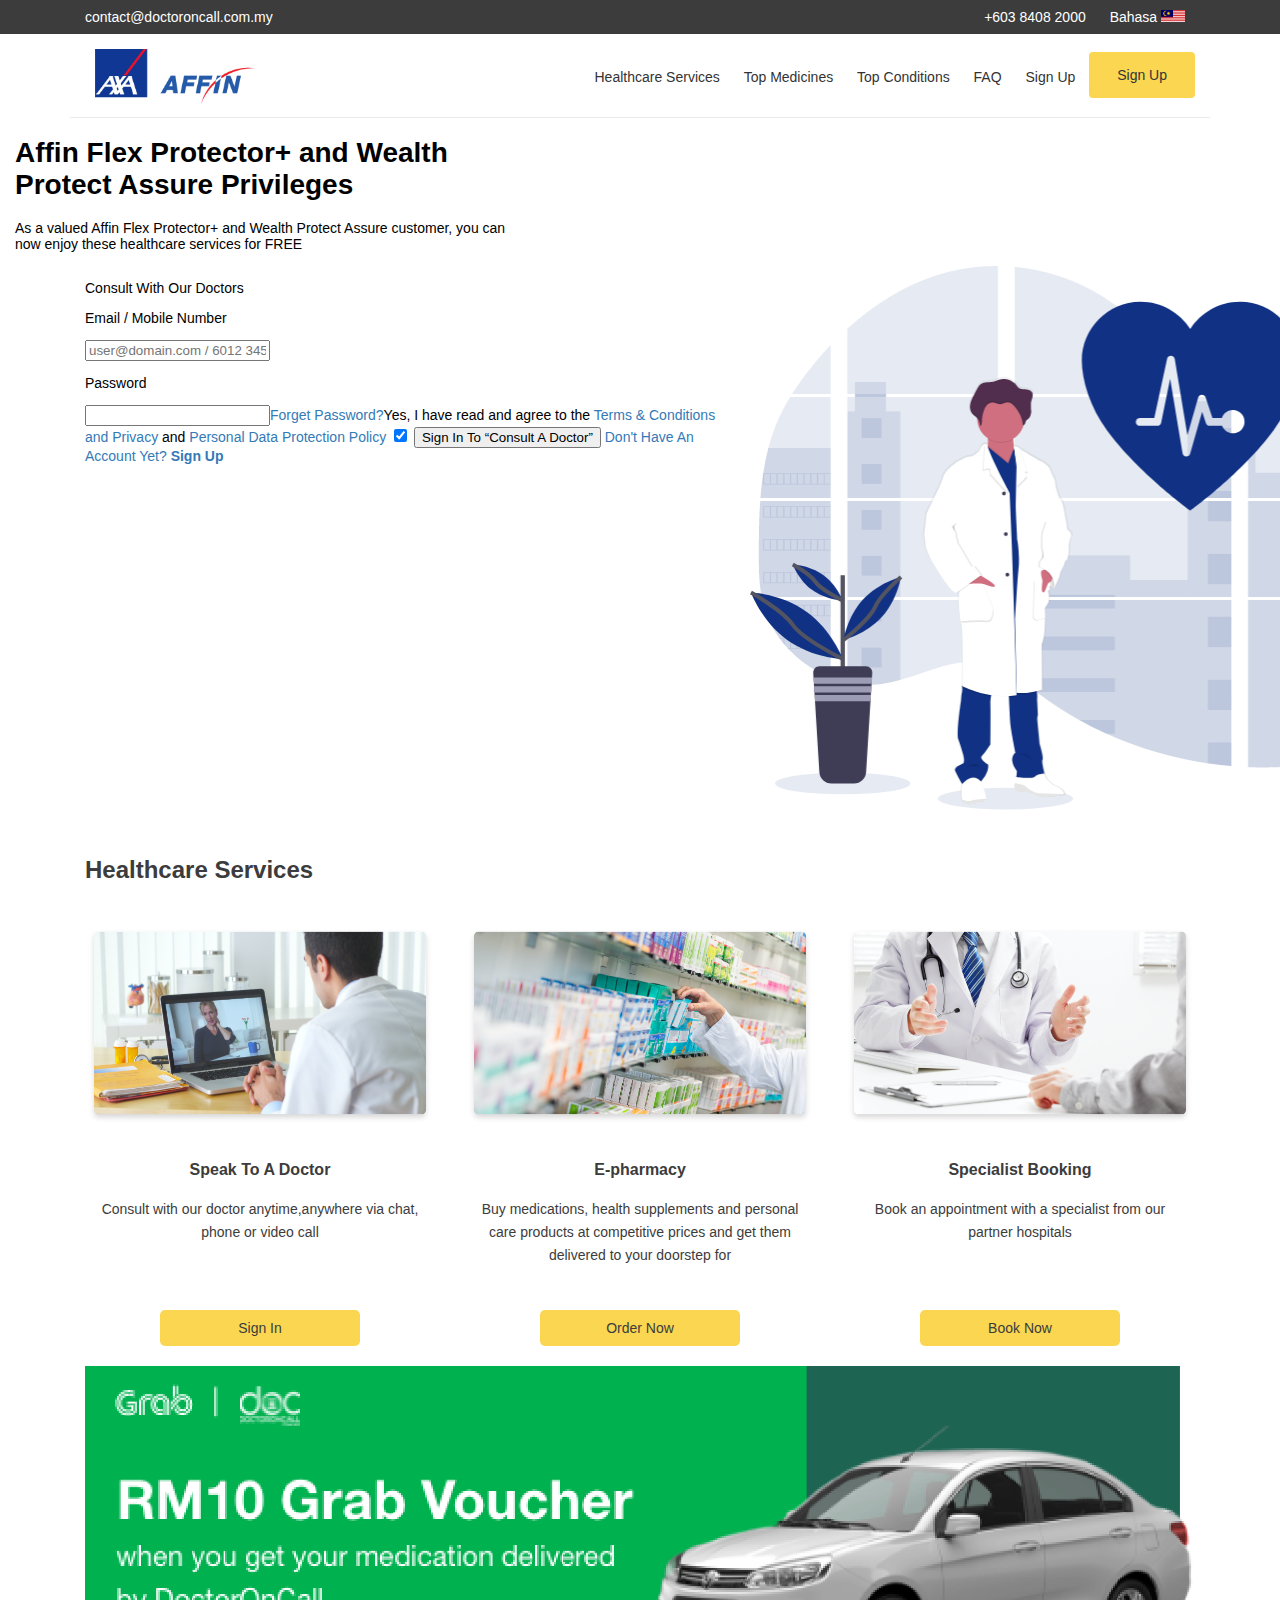
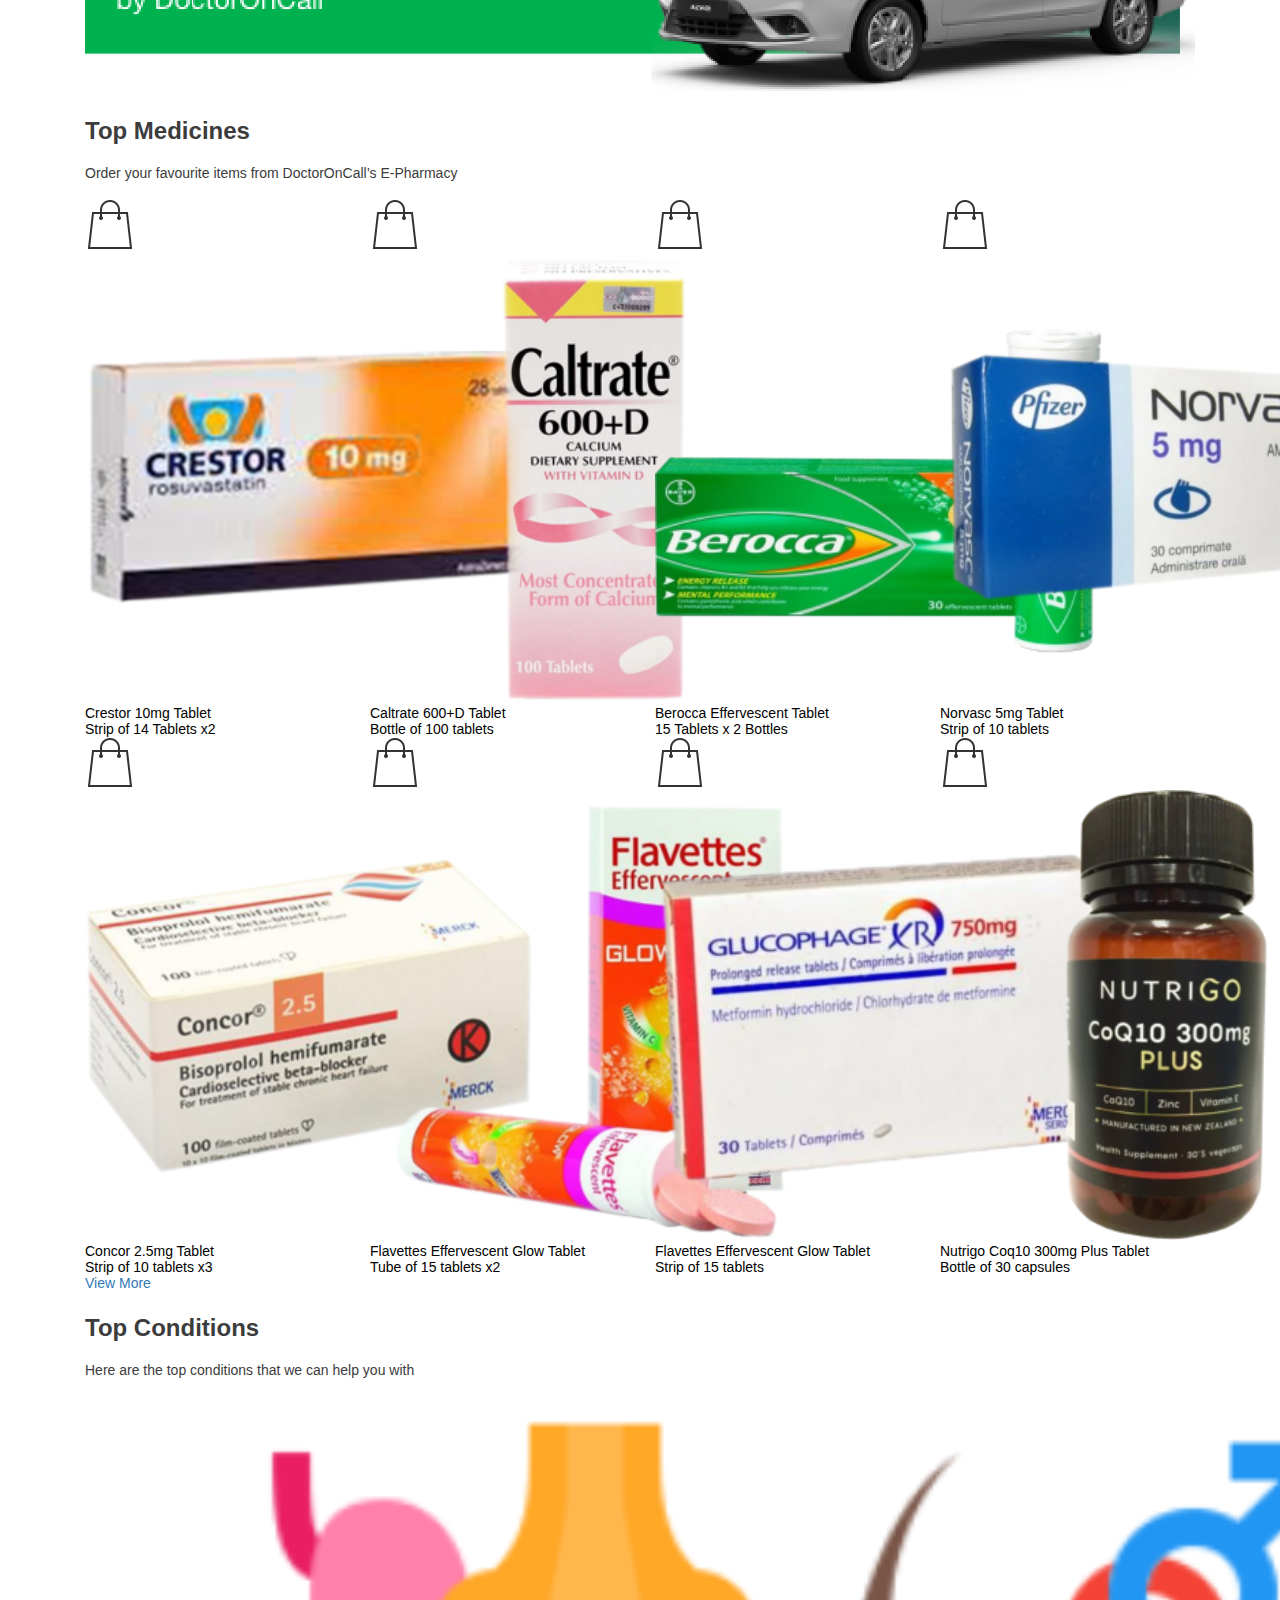
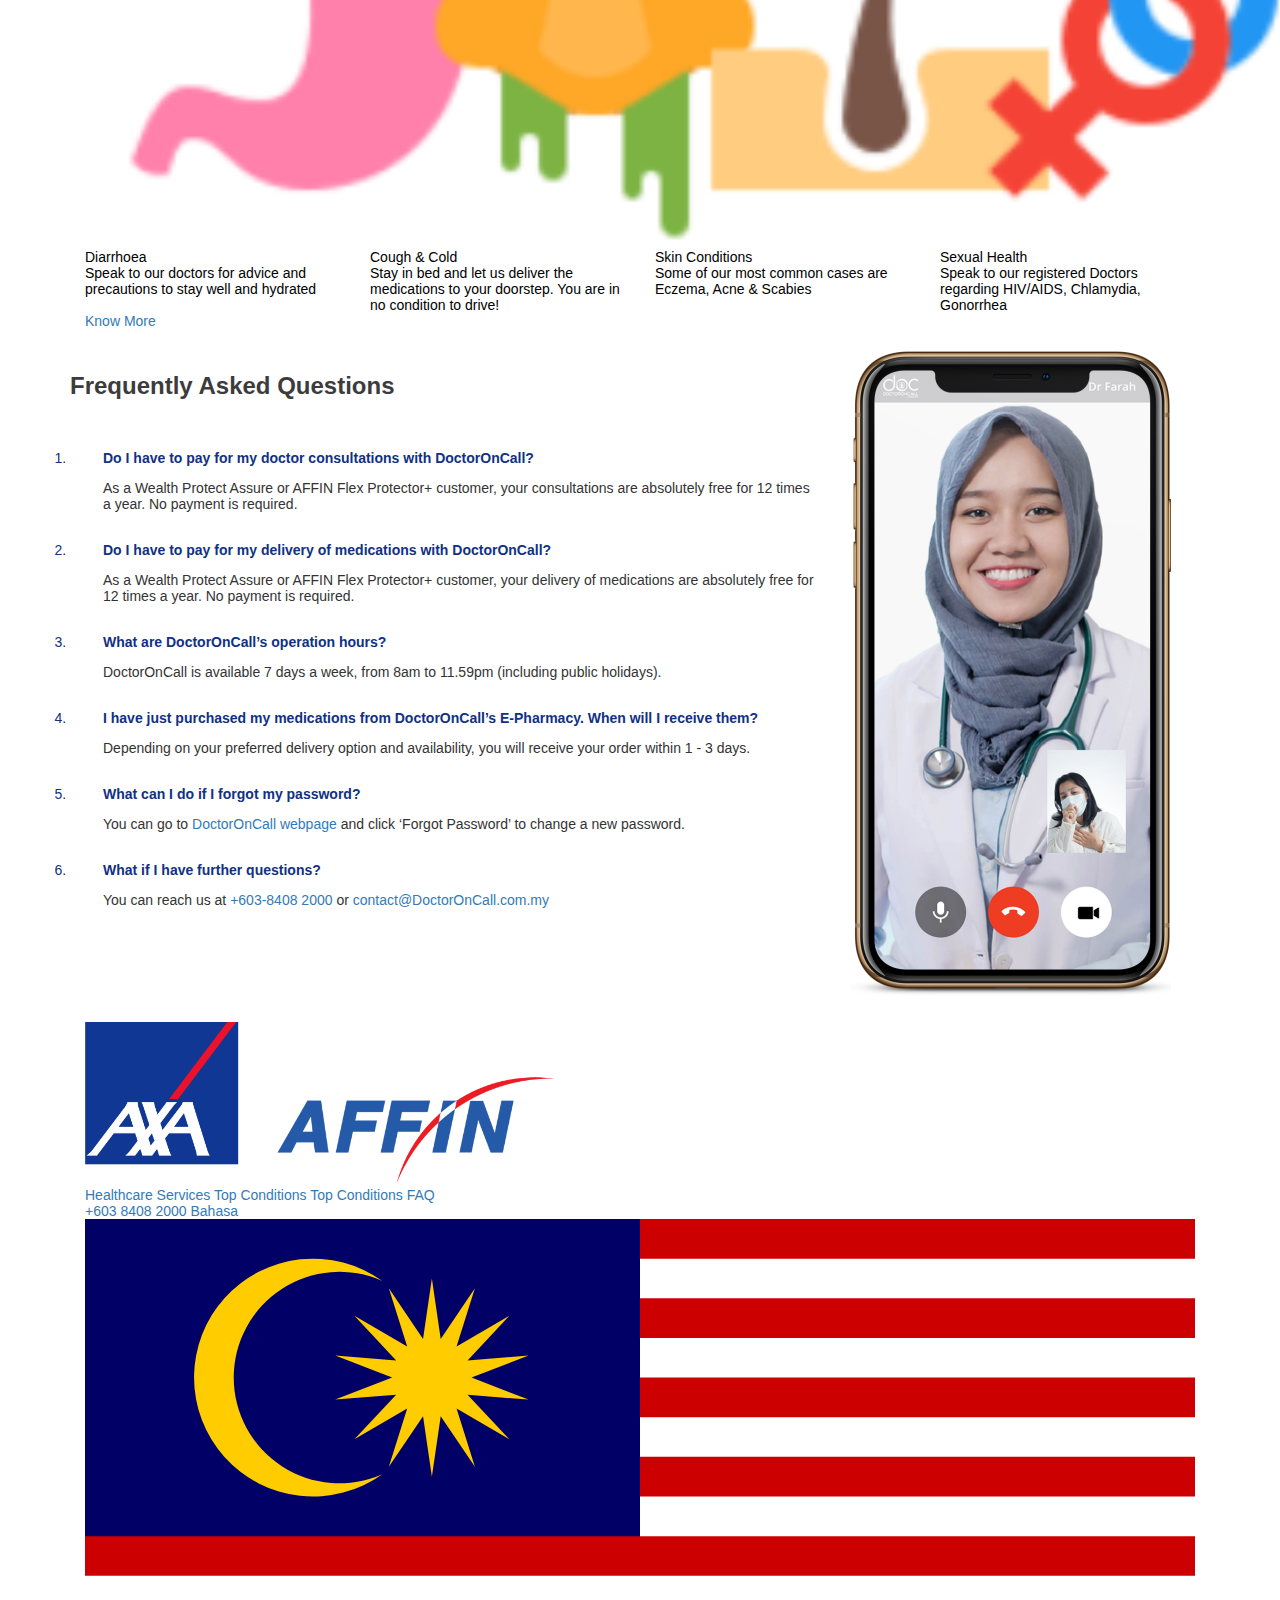
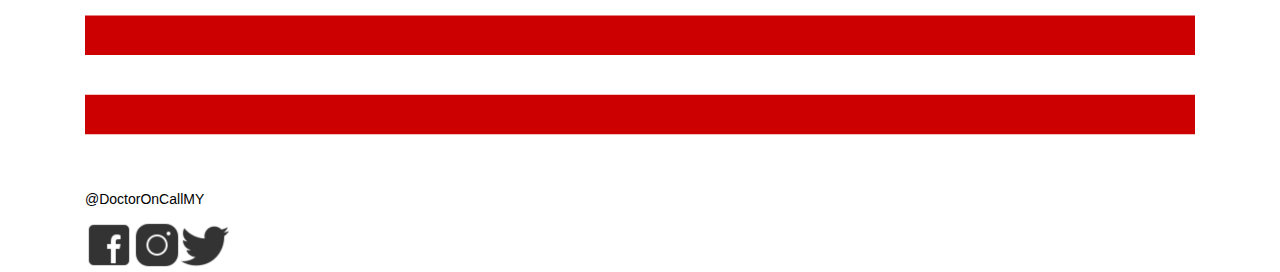
==== index-en.html @ d644e2c2 "Initial commit" ====
<!DOCTYPE html>
<html lang="en">

<head>
	<meta name="description" content="Buy prescription &amp;amp; OTC medicines online on DoctorOnCall&#39;s pharmacy. Book appointment with doctors &amp;amp; hospitals, ask free health questions,consult specialist online. Get 20% off &amp;amp; free delivery on purchase of medicines">
	<meta name="keywords" content="Tele-medicine, Video Call, Phone Call, Online Pharmacy , Ask Doctor, Medicine Online">
	<title>AXA AFFIN Life | DoctorOnCall</title>
	<script async src="https://www.googletagmanager.com/gtag/js?id=UA-80312661-1"></script>
	<script>
		function gtag() {
			dataLayer.push(arguments)
		}
		window.dataLayer = window.dataLayer || [], gtag("js", new Date), gtag("config", "UA-80312661-1")

	</script>
	<meta charset="utf-8">
	<meta name="active-menu" content="">
	<meta name="viewport" content="width=device-width,initial-scale=1">
	<link rel="stylesheet" href="/stylesheets/bootstrap-grid.min.css">
	<link href="/images/favicon.ico" rel="shortcut icon" type="image/x-icon">
	<link href="/images/favicon.ico" rel="icon" type="image/x-icon">
<!--	<link rel="stylesheet" href="/stylesheets/style.css">-->
	<link rel="stylesheet" href="/stylesheets/20191106-style.min.css">
	<link rel="manifest" href="/manifest.json">
	<link rel="preconnect" href="https://www.googletagservices.com">
	<link rel="preconnect" href="https://www.google.com">
	<meta name="keywords" content="Tele-medicine, Video Call, Phone Call, Online Pharmacy , Ask Doctor, Medicine Online">
	<meta name="description" content="Buy prescription &amp;amp; OTC medicines online on DoctorOnCall&#39;s pharmacy. Book appointment with doctors &amp;amp; hospitals, ask free health questions,consult specialist online. Get 20% off &amp;amp; free delivery on purchase of medicines">
	<meta name="author" content="DoctorOnCall">
	<meta property="og:site_name" content="DoctorOnCall">
	<meta property="og:title" content="Malaysia&#39;s Online Pharmacy | Order Medicine, Consult Doctor Online">
	<meta property="og:description" content="Buy prescription &amp;amp; OTC medicines online on DoctorOnCall&#39;s pharmacy. Book appointment with doctors &amp;amp; hospitals, ask free health questions,consult specialist online. Get 20% off &amp;amp; free delivery on purchase of medicines">
	<meta property="og:image" itemprop="image" content="/images/doctoroncall-og-image.png">
	<meta property="og:url" content="https://www.doctoroncall.com.my/axa">
	<meta property="og:type" content="website">
	<meta name="twitter:card" content="summary_large_image">
	<meta name="twitter:image:alt" content="Malaysia&#39;s Online Pharmacy | Order Medicine, Consult Doctor Online">
</head>

<body id="body">
	<style>
		.preheader-bg {
			background: #3c3c3c
		}

		.preheader {
			background: #3c3c3c;
			display: flex;
			justify-content: space-between;
			align-items: center;
			color: #fff;
			height: 34px
		}

		.preheader a {
			color: #fff;
			font-family: "Open Sans", Helvetica, sans-serif;
			font-size: 14px
		}

		.preheader-right a {
			align-items: center;
			margin: auto 10px
		}

		.preheader-right a svg {
			height: 12px;
			width: auto
		}

		@media (max-width:579px) {
			.preheader-mail {
				display: none
			}

			.preheader-right {
				text-align: right;
				margin-left: auto
			}
		}

	</style>
	<div class="container-fluid preheader-bg">
		<div class="container preheader"><a href="mailto:contact@doctoroncall.com.my" class="preheader-mail">contact@doctoroncall.com.my</a>
			<div class="preheader-right"><a href="mailto:contact@doctoroncall.com.my">+603 8408 2000 </a><a href="index.html">Bahasa <svg xmlns="http://www.w3.org/2000/svg" width="1200" height="600" viewBox="0 0 13440 6720" fill="none">
						<g transform="scale(480)">
							<path fill="#fff" d="m0 0h28v14H0z" />
							<path stroke="#c00" d="m1 .5h27m0 2H1m0 2h27m0 2H1" />
							<path fill="#006" d="m0 0h14v8.5H0z" />
							<path stroke="#c00" d="m0 8.5h28m0 2H0m0 2h28" />
						</g>
						<path fill="#fc0" d="m4200 720 107 732 414-613-222 706 639-373-506 540 738-59-690 267 690 267-738-59 506 540-639-373 222 706-414-613-107 732-107-732-414 613 222-706-639 373 506-540-738 59 690-267-690-267 738 59-506-540 639 373-222-706 414 613zm-600 30a1280 1280 0 1 0 0 2340 1440 1440 0 1 1 0-2340z" />
					</svg></a></div>
		</div>
	</div>
	<header class="container-fluid">
		<div class="container header"><a href="https://www.doctoroncall.com.my" class="doc-header-logo"><img src="/images/AXA-vector-logo.png" width="auto" height="60"> </a><input class="header-menu-btn" type="checkbox" id="menu-btn"><label class="header-menu-icon" for="menu-btn"><span class="navicon"></span></label>
			<div class="header-menu">
				<div class="header-menu-div"><a class="header-link" href="#services">Healthcare Services</a></div>
				<div class="header-menu-div"><a class="header-link" href="#medicines">Top Medicines</a></div>
				<div class="header-menu-div"><a class="header-link" href="#conditions">Top Conditions</a></div>
				<div class="header-menu-div"><a class="header-link" href="#faq">FAQ</a></div>
				<div class="header-menu-div mobile-only"><a class="header-link" href="https://www.jotform.com/form/92928259895479">Sign Up</a></div>
				<div class="header-menu-div-signup"><a id="header-login-signup" class="button-login-signup desktop-only" href="https://www.jotform.com/form/92928259895479">Sign Up</a></div>
			</div>
		</div>
	</header>
	<div class="container-fluid intro-bg">
		<div class="row row-topic-mobile">
			<div class="col-lg-5 intro-blue">
				<div class="intro-textarea">
					<h1 class="intro-title">Affin Flex Protector+ and Wealth Protect Assure Privileges</h1>
					<p class="intro-desc">As a valued Affin Flex Protector+ and Wealth Protect Assure customer, you can now enjoy these healthcare services for FREE</p>
				</div>
			</div>
			<div class="col-lg-7 intro-img"></div>
		</div>
	</div>
	<div class="container login-bg">
		<div class="row">
			<div class="col-lg-7">
				<div class="login-form">
					<p class="login-title">Consult With Our Doctors</p>
					<form class="form-wrapper" ng-submit="signInUser()">
						<p><label>Email / Mobile Number</label></p><input type="text" name="uname" required placeholder="user@domain.com / 6012 345 6789" ng-model="user.emailOrMobile">
						<p><label>Password</label></p><input type="password" name="pswd" required ng-model="user.password"><label><a href="/patient#/forgotPassword/" class="login-forget">Forget Password?</a></label><label class="Checkboxes-container">Yes, I have read and agree to the <a href="/termsOfService">Terms &amp; Conditions and Privacy</a> and <a href="/privacyPolicy">Personal Data Protection Policy</a> <input type="checkbox" checked> <span class="checkmark"></span></label><button type="submit" class="login-btn">Sign In To “Consult A Doctor”</button> <a href="https://www.jotform.com/form/92928259895479" class="login-signup">Don't Have An Account Yet? <b>Sign Up</b></a>
					</form>
				</div>
			</div>
			<div class="login-img col-lg-5">
				<div class="img-wrapper"><img loading="lazy" src="/images/axa_doc_login.png" alt="Login Image AXA doctoroncall"></div>
			</div>
		</div>
	</div>
	<style>
		.col-md-4:nth-child(1) .services-box .services-img {
			background-image: url(../images/DoctorOnCall_axa_services_1.png);
			background-size: cover;
			background-position: center;
			width: 100%;
			height: 200px
		}

		.col-md-4:nth-child(2) .services-box .services-img {
			background-image: url(../images/DoctorOnCall_axa_services_2.png);
			background-size: cover;
			background-position: center;
			width: 100%;
			height: 200px
		}

		.col-md-4:nth-child(3) .services-box .services-img {
			background-image: url(../images/DoctorOnCall_axa_services_3.png);
			background-size: cover;
			background-position: center;
			width: 100%;
			height: 200px
		}

	</style>
	<div class="container" id="services">
		<h2 class="services-main-title">Healthcare Services</h2>
		<div class="row row-topic-mobile">
			<div class="col-md-4 col-12">
				<div class="services-box">
					<div class="services-img"></div>
					<div class="svc-text-area">
						<p class="services-title">Speak To A Doctor</p>
						<p class="services-desc">Consult with our doctor anytime,anywhere via chat, phone or video call</p>
					</div><a href="#">Sign In</a>
				</div>
			</div>
			<div class="col-md-4 col-12">
				<div class="services-box">
					<div class="services-img"></div>
					<div class="svc-text-area">
						<p class="services-title">E-pharmacy</p>
						<p class="services-desc">Buy medications, health supplements and personal care products at competitive prices and get them delivered to your doorstep for</p>
					</div><a href="#">Order Now</a>
				</div>
			</div>
			<div class="col-md-4 col-12">
				<div class="services-box">
					<div class="services-img"></div>
					<div class="svc-text-area">
						<p class="services-title">Specialist Booking</p>
						<p class="services-desc">Book an appointment with a specialist from our partner hospitals</p>
					</div><a href="#">Book Now</a>
				</div>
			</div>
		</div>
	</div>
	<style>
		.ads-box img {
			width: 100%;
			height: auto
		}

	</style>
	<div class="container ads-block">
		<div class="ads-box"><img src="/images/AXA_DoctorOnCall_Ads.png" alt="Grab voucher DOC | AXA Affin" loading="lazy"></div>
	</div>
	<div class="container" id="medicines">
		<h2 class="meds-main-title">Top Medicines</h2>
		<h3 class="meds-sub-title">Order your favourite items from DoctorOnCall’s E-Pharmacy</h3>
		<div class="row">
			<div class="col-sm-3 col-6">
				<div class="med-box"><a href="/medicine/en/crestor" class="med-small-btn"><img src="/images/icons8-shopping-bag-100.png" alt="shop-now-axa-doc" loading="lazy"></a>
					<div class="med-img"><a href="/medicine/en/crestor"><img src="/images/med-1.png" alt="DOC online pharmacy medications1" loading="lazy"></a></div>
					<div class="med-textarea">
						<div class="med-title">Crestor 10mg Tablet</div>
						<div class="med-desc">Strip of 14 Tablets x2</div>
					</div>
				</div>
			</div>
			<div class="col-sm-3 col-6">
				<div class="med-box"><a href="/medicine/en/caltrate-600-d" class="med-small-btn"><img src="/images/icons8-shopping-bag-100.png" alt="shop-now-axa-doc" loading="lazy"></a>
					<div class="med-img"><a href="/medicine/en/caltrate-600-d"><img src="/images/med-2.png" alt="DOC online pharmacy medications2" loading="lazy"></a></div>
					<div class="med-textarea">
						<div class="med-title">Caltrate 600+D Tablet</div>
						<div class="med-desc">Bottle of 100 tablets</div>
					</div>
				</div>
			</div>
			<div class="col-sm-3 col-6">
				<div class="med-box"><a href="/medicine/en/berocca-effervescent-15-tabs" class="med-small-btn"><img src="/images/icons8-shopping-bag-100.png" alt="shop-now-axa-doc" loading="lazy"></a>
					<div class="med-img"><a href="/medicine/en/berocca-effervescent-15-tabs"><img src="/images/med-3.png" alt="DOC online pharmacy medications3" loading="lazy"></a></div>
					<div class="med-textarea">
						<div class="med-title">Berocca Effervescent Tablet</div>
						<div class="med-desc">15 Tablets x 2 Bottles</div>
					</div>
				</div>
			</div>
			<div class="col-sm-3 col-6">
				<div class="med-box"><a href="/medicine/en/norvasc-5mg" class="med-small-btn"><img src="/images/icons8-shopping-bag-100.png" alt="shop-now-axa-doc" loading="lazy"></a>
					<div class="med-img"><a href="/medicine/en/norvasc-5mg"><img src="/images/med-4.png" alt="DOC online pharmacy medications4" loading="lazy"></a></div>
					<div class="med-textarea">
						<div class="med-title">Norvasc 5mg Tablet</div>
						<div class="med-desc">Strip of 10 tablets</div>
					</div>
				</div>
			</div>
			<div class="col-sm-3 col-6">
				<div class="med-box"><a href="/medicine/concor-2-5mg-5mg-film-film-coated-tab" class="med-small-btn"><img src="/images/icons8-shopping-bag-100.png" alt="shop-now-axa-doc" loading="lazy"></a>
					<div class="med-img"><a href="/medicine/concor-2-5mg-5mg-film-film-coated-tab"><img src="/images/med-5.png" alt="DOC online pharmacy medications5" loading="lazy"></a></div>
					<div class="med-textarea">
						<div class="med-title">Concor 2.5mg Tablet</div>
						<div class="med-desc">Strip of 10 tablets x3</div>
					</div>
				</div>
			</div>
			<div class="col-sm-3 col-6">
				<div class="med-box"><a href="/medicine/flavettes-efferverscent-glow-30s" class="med-small-btn"><img src="/images/icons8-shopping-bag-100.png" alt="shop-now-axa-doc" loading="lazy"></a>
					<div class="med-img"><a href="/medicine/flavettes-efferverscent-glow-30s"><img src="/images/med-6.png" alt="DOC online pharmacy medications6" loading="lazy"></a></div>
					<div class="med-textarea">
						<div class="med-title">Flavettes Effervescent Glow Tablet</div>
						<div class="med-desc">Tube of 15 tablets x2</div>
					</div>
				</div>
			</div>
			<div class="col-sm-3 col-6">
				<div class="med-box"><a href="/medicine/glucophage-750mg-xr-tablet" class="med-small-btn"><img src="/images/icons8-shopping-bag-100.png" alt="shop-now-axa-doc" loading="lazy"></a>
					<div class="med-img"><a href="/medicine/glucophage-750mg-xr-tablet"><img src="/images/med-7.png" alt="DOC online pharmacy medications7" loading="lazy"></a></div>
					<div class="med-textarea">
						<div class="med-title">Flavettes Effervescent Glow Tablet</div>
						<div class="med-desc">Strip of 15 tablets</div>
					</div>
				</div>
			</div>
			<div class="col-sm-3 col-6">
				<div class="med-box"><a href="/medicine/nutrigo-coq10-300mg-plus" class="med-small-btn"><img src="/images/icons8-shopping-bag-100.png" alt="shop-now-axa-doc" loading="lazy"></a>
					<div class="med-img"><a href="/medicine/nutrigo-coq10-300mg-plus"><img src="/images/med-8.png" alt="DOC online pharmacy medications8" loading="lazy"></a></div>
					<div class="med-textarea">
						<div class="med-title">Nutrigo Coq10 300mg Plus Tablet</div>
						<div class="med-desc">Bottle of 30 capsules</div>
					</div>
				</div>
			</div>
		</div><a href="/medicine" class="med-btn">View More</a>
	</div>
	<div class="container-fluid symp-widebg">
		<div class="container" id="conditions">
			<h2 class="symp-main-title">Top Conditions</h2>
			<h3 class="symp-sub-title">Here are the top conditions that we can help you with</h3>
			<div class="row">
				<div class="col-md-3 col-12">
					<div class="symp-box">
						<div class="symp-img"><img src="/images/conditions-axa-doctoroncall-1.png" alt="conditions AXA DoctorOnCall-1" loading="lazy"></div>
						<div class="symp-textarea">
							<div class="symp-title">Diarrhoea</div>
							<div class="symp-desc">Speak to our doctors for advice and precautions to stay well and hydrated</div>
						</div>
					</div>
				</div>
				<div class="col-md-3 col-12">
					<div class="symp-box">
						<div class="symp-img"><img src="/images/conditions-axa-doctoroncall-2.png" alt="conditions AXA DoctorOnCall-2" loading="lazy"></div>
						<div class="symp-textarea">
							<div class="symp-title">Cough &amp; Cold</div>
							<div class="symp-desc">Stay in bed and let us deliver the medications to your doorstep. You are in no condition to drive!</div>
						</div>
					</div>
				</div>
				<div class="col-md-3 col-12">
					<div class="symp-box">
						<div class="symp-img"><img src="/images/conditions-axa-doctoroncall-3.png" alt="conditions AXA DoctorOnCall-3" loading="lazy"></div>
						<div class="symp-textarea">
							<div class="symp-title">Skin Conditions</div>
							<div class="symp-desc">Some of our most common cases are Eczema, Acne &amp; Scabies</div>
						</div>
					</div>
				</div>
				<div class="col-md-3 col-12">
					<div class="symp-box">
						<div class="symp-img"><img src="/images/conditions-axa-doctoroncall-4.png" alt="conditions AXA DoctorOnCall-4" loading="lazy"></div>
						<div class="symp-textarea">
							<div class="symp-title">Sexual Health</div>
							<div class="symp-desc">Speak to our registered Doctors regarding HIV/AIDS, Chlamydia, Gonorrhea</div>
						</div>
					</div>
				</div>
			</div><a href="/penyakit-a-z" class="symp-btn">Know More</a>
		</div>
	</div>
	<div class="container" id="faq">
		<div class="row">
			<div class="col-lg-8 col-12 faq-box">
				<h2>Frequently Asked Questions</h2>
				<ol>
					<li>
						<p class="faq-question">Do I have to pay for my doctor consultations with DoctorOnCall?</p>
						<p class="faq-answer">As a Wealth Protect Assure or AFFIN Flex Protector+ customer, your consultations are absolutely free for 12 times a year. No payment is required.</p>
					</li>
					<li>
						<p class="faq-question">Do I have to pay for my delivery of medications with DoctorOnCall?</p>
						<p class="faq-answer">As a Wealth Protect Assure or AFFIN Flex Protector+ customer, your delivery of medications are absolutely free for 12 times a year. No payment is required.</p>
					</li>
					<li>
						<p class="faq-question">What are DoctorOnCall’s operation hours?</p>
						<p class="faq-answer">DoctorOnCall is available 7 days a week, from 8am to 11.59pm (including public holidays).</p>
					</li>
					<li>
						<p class="faq-question">I have just purchased my medications from DoctorOnCall’s E-Pharmacy. When will I receive them?</p>
						<p class="faq-answer">Depending on your preferred delivery option and availability, you will receive your order within 1 - 3 days.</p>
					</li>
					<li>
						<p class="faq-question">What can I do if I forgot my password?</p>
						<p class="faq-answer">You can go to <a href="https://www.doctoroncall.com.my/patient#/signin">DoctorOnCall webpage</a> and click ‘Forgot Password’ to change a new password.</p>
					</li>
					<li>
						<p class="faq-question">What if I have further questions?</p>
						<p class="faq-answer">You can reach us at <a href="+60384082000">+603-8408 2000</a> or <a href="mailto:contact@DoctorOnCall.com.my">contact@DoctorOnCall.com.my</a></p>
					</li>
				</ol>
			</div>
			<div class="col-lg-4 col-12 faq-img"><img src="/images/doc_video_call_doctoroncall-axa.png" loading="lazy" alt="DOC video call DoctorOnCall AXA"></div>
		</div>
	</div>
	<div class="container-fluid footer-bg">
		<div class="container footer-container"><img src="/images/AXA-vector-logo.png" loading="lazy">
			<div class="footer-top-right">
				<div class="footer-top-r1"><a href="#services">Healthcare Services</a> <a href="#conditions">Top Conditions</a> <a href="#medicines">Top Conditions</a> <a href="#faq">FAQ</a></div>
				<div class="footer-top-r2"><a href="tel:+60384082000">+603 8408 2000 </a><a href="index.html">Bahasa <svg viewBox="0 0 13440 6720" fill="none">
							<g transform="scale(480)">
								<path fill="#fff" d="m0 0h28v14H0z" />
								<path stroke="#c00" d="m1 .5h27m0 2H1m0 2h27m0 2H1" />
								<path fill="#006" d="m0 0h14v8.5H0z" />
								<path stroke="#c00" d="m0 8.5h28m0 2H0m0 2h28" />
							</g>
							<path fill="#fc0" d="m4200 720 107 732 414-613-222 706 639-373-506 540 738-59-690 267 690 267-738-59 506 540-639-373 222 706-414-613-107 732-107-732-414 613 222-706-639 373 506-540-738 59 690-267-690-267 738 59-506-540 639 373-222-706 414 613zm-600 30a1280 1280 0 1 0 0 2340 1440 1440 0 1 1 0-2340z" />
						</svg></a></div>
			</div>
			<div class="bottom">
				<p>@DoctorOnCallMY</p>
				<div class="social-media"><a href="https://www.facebook.com/doctoroncallMY/"><img src="/images/DOC_SocialMedia_fb.png" loading="lazy" alt="DOC_SocialMedia_facebook"></a><a href="https://www.instagram.com/doctoroncallmy/"><img src="/images/DOC_SocialMedia_ig.png" loading="lazy" alt="DOC_SocialMedia_instagram"></a><a href="https://twitter.com/doctoroncallmy"><img src="/images/DOC_SocialMedia_tw.png" loading="lazy" alt="DOC_SocialMedia_twitter"></a></div>
			</div>
		</div>
	</div>
</body>

</html>
---- stylesheets/style.css ----
/* === Table of Contents ===*/
/*
0. === Global ====
1. === Header ===
2. === FAQs ===
3. === Health Services ===
4. === Intro ===
5. === Login Box ===
6. === Medicines ===
7. === Symptoms ===
8. === Footer ===

*/
/*
* === Global ===
*/

h2{
  font-size: 24px;
  line-height: 33px;
  color:#3c3c3c;
}
h3{
  font-size: 14px;
  line-height: 23px;
  color:#3c3c3c;
  font-weight: 500;
  margin-top:-5px;
 }
.no-hover:hover{
  text-decoration: none;
}
a {
  color: #337ab7;
  text-decoration: none;
}


html,body{
  font-family: "Open Sans",Helvetica,Arial,sans-serif;
  font-size: 14px;
  padding: 0;
  margin:0;
  scroll-behavior: smooth;
}
@media(max-width: 576px) {
  .row-topic-mobile {
    display: block;
  }
}
.hidden{
  display:none;
}
html::-webkit-scrollbar-track
{
	-webkit-box-shadow: inset 0 0 6px rgba(0,0,0,0.2);
	border-radius: 10px;
	background-color: #F5F5F500;
}

html::-webkit-scrollbar
{
	width: 12px;
	background-color: #F5F5F5F5;
}

html::-webkit-scrollbar-thumb
{
	border-radius: 10px;
	-webkit-box-shadow: inset 0 0 6px rgba(0,0,0,.2);
	background-color: #CCC;
}
.mobile-only{
  display:none;
}
.dekstop-only{
  display:block;
}
@media (max-width: 576px) {
  .mobile-only{
    display:block;
  }
  .desktop-only{
    display:none;
  }
}
/*end global*/
/*
* === Header ===
*/
.cls-1{fill:#263575;}.cls-1,.cls-2,.cls-3{fill-rule:evenodd;}.cls-2,.cls-4{fill:#4099d4;}.cls-3{fill:#fff;}

.doc-header-logo img
{
    height: 75px;
    margin: 5px 0 0 15px;
    padding: 10px;
}
.header-user-link{
  display: inline-block;
}
@media(max-width:960px){
  .header-user-link{
    display: none;
  }
}

.header-user-link svg{
  cursor: pointer;
  fill: #aaa;
  margin: 0 15px;
  position: relative;
  top: 13px;
  width: 45px;
  display: none;
  visibility: hidden;
}
.top-lang-link{
  display: none;
}
@media (max-width:576px){
    .doc-header-logo img
    {
      height: 50px;
      margin-top: 0;
      padding: 10px 0 0 0;
    }
}


.header {
  background-color: #fff;
  /* box-shadow: 1px 1px 3px 0 rgba(0, 0, 0, 0.1); */
  padding-left:0;
  width: 100%;
  z-index: 3;
  border-bottom: 1px solid #00000013;
  
  transition: all 0.34s ease-out;
}

.header ul {
  overflow: hidden;
  list-style: none;
  margin: 0;
  padding: 0;
}

.header-link {
  color: #333;
  display: inline-block;
  margin: 0 10px;
  padding: 35px 0 28px 0;
  text-decoration: none;
  transition: all 0.34s ease-out;
}

.header-link-lang{
  color: #333;
  display:none;
  float:right;
  margin-top: 15px;
  padding:0 10px;
  text-decoration: none;
}

.header a:hover{
  color: #103184;
  text-decoration: none;
}

.header-logo {
  height: 75px;
  margin: 5px 0 0 15px;
  padding: 10px;
  width: auto;
}

@media (max-width: 960px) {
  .header-link {
    color: #333;
    padding: 20px 0 20px 20px;
    text-decoration: none;
  }
  .header-link-lang{
    display:inline-block;
  }
  .header-more-content{
    border-top:1px solid #ddd;
  }
  .header-more-content .header-link{
    display:none;
  }
  .header-logo {
    height: 60px;
    margin-top: 0;
    padding: 10px;
    width: auto;
  }
}

@media(max-width:576px){
  .header-link-lang{
    margin-top:3px;
  }
}

/* 2.1 header menu */

.header .header-menu {
  float: right;
}

.header-menu-div,.header-menu-div-signup{
  border-bottom:3px solid transparent;
  display: inline-block;
}


@media (max-width: 960px) {
  .header .header-menu {
    background-color: #fff;
    /* border-bottom: 1px solid #ddd; */
    height:0;
    overflow: hidden;
    position: absolute;
    width:100%;
    z-index: 99999;
  }
  .header-menu-div,.header-menu-div-signup{
    width:100%;
  }
}

/* 2.2 header menu icon */

.header .header-menu-icon {
  cursor: pointer;
  float: right;
  padding: 28px 20px;
  position: relative;
  user-select: none;
}

@media (min-width: 960px) {
  .header .header-menu-icon {
    display: none;
  }
}

@media (min-width: 576px) {
  .header .header-menu-icon {
    margin-top: 15px;
  }
}

@media (max-width:960px) {
  .header .header-menu-icon {
    display: block;
  }
}

.header .header-menu-icon .navicon {
  background: #333;
  display: block;
  height: 2px;
  position: relative;
  width: 18px;
}

.header .header-menu-icon .navicon:before,
.header .header-menu-icon .navicon:after {
  background: #333;
  content: "";
  display: block;
  height: 100%;
  position: absolute;
  transition: all 0.2s ease-out;
  width: 100%;
}

.header .header-menu-icon .navicon:before {
  top: 5px;
}

.header .header-menu-icon .navicon:after {
  top: -5px;
}

.header-more-icon {
  height: 15px;
  margin-left: 5px;
  position: relative;
  top: 2px;
  width: 15px;
}


/* 2.3 header button */

.header .header-menu-btn {
  display: none;
}

.header .header-menu-btn:checked~.header-menu {
  height:auto;
  transition: all 10s;
}

.header .header-menu-btn:checked~.header-menu-icon .navicon {
  background: transparent;
}

.header .header-menu-btn:checked~.header-menu-icon .navicon:before {
  transform: rotate(-45deg);
}

.header .header-menu-btn:checked~.header-menu-icon .navicon:after {
  transform: rotate(45deg);
}

.header .header-menu-btn:checked~.header-menu-icon:not(.steps) .navicon:before,
.header .header-menu-btn:checked~.header-menu-icon:not(.steps) .navicon:after {
  top: 0;
}
/* .header-menu-div-signup   */
.button-login-signup{
  background-color: #FAD651;
  border: 4px;
  border-radius: 4px;
  color: #333;
  margin-top: 19px;
  padding: 15px 28px;
  position: relative;
  text-decoration: none;
  text-align: center;
  top: -2px;  
  transition: all 0.34s ease-out;
}
.button-login-signup:hover{
  background-color:#F0C00F ;
}

.icon-userlogin svg {
  width: 40px;
  margin-right: 24px;
}

.icon-userlogin img {
  height: 40px;
  width: 40px;
  margin-right: 24px;
}

/* 2.4 header dropdown */

@media (min-width: 960px) {
  .header-menu-div:hover {
    border-bottom: 3px solid #103184;
  }
  .header-menu-div:hover a,.header-menu-div:hover a svg{
    color: #103184;
    fill: #103184;
  }
}

.header-dropdown-content {
  background-color: #fff;
  height:0;
  min-width: 160px;
  overflow: hidden;
  position: absolute;
  z-index: 1000;
}

.header-more-content .header-dropdown-content a {
  color: #000;
  display: block;
  padding: 20px;
  text-decoration: none;
  text-align: left;
}


@media (min-width: 960px) {
.header-more-content:hover .header-dropdown-content,.header-dropdown-content:hover{
  height:auto;
  border:1px solid #eee;
}
.header-more-content .header-dropdown-content a:hover {
  color:#103184;
}
}

@media (max-width: 960px) {
  .header-more-content,.header-dropdown-content{
      height:calc(58px * 9); /*TODO Make this auto*/
      width:100%;
  }
  .header-dropdown-content a {
      margin-left:10px;
  }

}

/* 2.5 media queries for content in hamburger for mobile */

@media (min-width: 960px) {
  .header li {
    float: left;
  }
}

/* 2.6 media queries for mobile and tab - 768px */

@media (max-width: 960px) {
  .icon-userlogin {
    align-items: center;
    border-bottom:1px solid #ddd;
    display: inline-flex;
    padding:20px 30px;
    width:100%;
  }
  .icon-userlogin a{
    color:#000;
    text-decoration: none;
  }

  .header-user-link-mobile a{
    display: flex;
    align-items: center;
  }
}

/* media queries for language and sign up button on mobile */
@media(max-width: 576px) {
  .header-menu-div.desktop-only, .header-menu-div-signup {
    display: none;
  }
}
/* end of header */


/*
* === FAQs ===
*/
#faq{
  font-family: "Open Sans", Helvetica, sans-serif;
  padding:20px 0; 
  }
.faq-answer{
  color:#333;
  margin-bottom:30px;  
}
.faq-box{
  display:block;
}
.faq-box ol{
  color:#103184;
  font-size:14px;  
  list-style-position: outside;
  /* list-style: none;   */
  padding: 15px 0 0 0;
  vertical-align:center;  
}
.faq-box ol li {
  /* background-image: url(/images/faq-qmark-style.svg);
  background-position: top 2px left 0px;
  background-repeat: no-repeat;
  background-size: 22px 18px; */
  padding-left: 33px
}
.faq-img img{
  height: 650px;
  width: auto;
}
.faq-question{
  font-weight: 600;
  color:#103184;
}
@media (max-width:976px) {
  .faq-img img{
    display: none;
  }  
}
@media (max-width:547px){
  .faq-img img{
    display: none;
  }
  #faq{
    padding:20px;    
  }
}
/* end of FAQ */


/*
* === Health Services ===
*/

#services{
  margin: 20px auto;
}
.services-box{
 text-align: center;
 display: block;
}
.services-box a{
 display: block;
 width: 200px;
 background: #FAD651;
 padding: 10px 0;
 text-align: center;
 margin: 0 auto;
 color:#3c3c3c;
 border-radius: 5px;
 transition: all 0.35s ease-out;
}  
.services-box a:hover{
 background: #F0C00F;
}
.svc-text-area{
 font-family:'Open Sans', Helvetica, sans-serif;
 color:#3c3c3c;
 padding: 15px;
 text-align: center;
 min-height: 184px;
}
.svc-text-area .services-desc{
 font-size:14px;
 line-height: 23px;
}
.svc-text-area .services-title{
 font-size:16px;
 font-weight: 600;
 line-height: 25px;
}
.services-main-title{
 margin:40px 0;
 font-family: 'Open Sans',Helvetica, sans-serif;
}

@media (max-width:576px){
<% for (var i =2; i<=3; i++){ %>
.col-md-4:nth-child(<%=i%>) .services-box .services-img{
 margin-top:40px;
}
<%}%>
}
/* end of health services */


/*
* === Intro ===
*/
.intro-blue{
  background: #103184;
}

.intro-desc{
  font-size: 16px;
  line-height: 26px;
  width: 70%;
}
.intro-img{
  background-image: url("../images/AXA_DoctorOnCall_Desktop.jpg");
  background-position: center center;
  background-size: cover;
  margin:0;
  min-height: 750px;
  padding:0;
}
.intro-textarea{
  color: #fff;
  font-family: 'Open Sans',Helvetica, sans-serif;
  margin-right: -112px;
  padding: 150px 0 0 150px;
  position: absolute;
  z-index: 999;
}
.intro-title{
  font-size:40px;
  font-weight: 700;
  line-height: 59px;
}


@media (max-width:992px){
  .intro-desc{
    font-size:14px;
    line-height: 23px;
    width: 100%;
  }
  .intro-img{
    background-position: center 35%; 
    min-height: 293px;  
  }
  .intro-textarea{
    background: #103184;
    margin: 0;
    padding: 20px;
    position: unset;
  }
  .intro-title{
    font-size:25px;
    line-height:33px ;
  }
}
/*end intro*/

/*
* === Login Box ===
*/
.form-wrapper {
	font-size: 14px;
}
.form-wrapper input[type=text],
.form-wrapper input[type=password] {
	border: 1px solid #eee;
	box-sizing: border-box;
	border-radius: 5px;
	display: inline-block;
	margin: 0;
	padding: 15px 15px;
	width: 100%;
}

/*
*---checkbox---
*/

/* The container */
.Checkboxes-container {
  display: block;
  position: relative;
  padding-left: 35px;
  margin: 15px 0;
  cursor: pointer;
  -webkit-user-select: none;
  -moz-user-select: none;
  -ms-user-select: none;
  user-select: none;
}
/* Hide the browser's default checkbox */
.Checkboxes-container input {
  cursor: pointer;
  height: 0;
  opacity: 0;
  position: absolute;
  width: 0;
}
/* Create a custom checkbox */
.checkmark {
  background-color: #616161f1;
  height: 18px;
  left: 0;
  position: absolute;
  top: 0;
  width: 18px;
}
/* On mouse-over, add a grey background color */
.Checkboxes-container:hover input ~ .checkmark {
  background-color: #666;
}
/* When the checkbox is checked, add a blue background */
.Checkboxes-container input:checked ~ .checkmark {
  background-color: #FAD651;
}
/* Create the checkmark/indicator (hidden when not checked) */
.checkmark:after {
  content: "";
  display: none;
  position: absolute;  
}
/* Show the checkmark when checked */
.Checkboxes-container input:checked ~ .checkmark:after {
  display: block;
}
/* Style the checkmark/indicator */
.Checkboxes-container .checkmark:after {
  left: 7px;
  top: 4px;
  width: 5px;
  height: 10px;
  border: solid #333;
  border-width: 0px 2px 2px 0;
  -webkit-transform: rotate(45deg);
  -ms-transform: rotate(45deg);
  transform: rotate(45deg);
}
/*
---end checkbox---
*/
.login-bg{
  background: #EAF0FC;  
  margin-top: -130px;
  position: relative;
}
.login-btn {
  background-color: #FAD651;
  border-radius: 5px;
  border:none;  
  cursor: pointer;
  font-family: 'Open Sans',Helvetica, sans-serif;
  font-size:16px;
  margin: 8px 0;
  padding: 14px 20px;
  transition: all 0.4s ease-in;
  width: 100%;
  -webkit-transition: all 0.4s ease-in; /* For Safari 3.1 to 6.0 */
}
.login-btn:hover{
  background-color: #F0C00F;
}
.login-form {
	color: #333;
	font-family: 'Open Sans',Helvetica, sans-serif;
	margin-left: auto;
	padding: 20px;
}
.login-form .login-forget {
  color: #4066B3;
  cursor: pointer;
  display: block;
  font-size: 12px;
  margin: 15px;
  text-align: right;
}
.login-form .login-title {
	font-size: 24px;
	font-weight: 700;
}
.login-img img {
  display: block;
  height: auto;
  margin: auto;
  padding-top:50px;
  width: 80%;
}
.login-signup{
  color: #333;
  cursor: pointer;
  display: block;
  font-size: 14px;
  margin: 15px;
  text-align: center;
  text-decoration: none;
  transition: all 0.35s ease-in-out;
}
.login-wrapper {
	height: auto;
}
@media (max-width:992px) {
	.login-img img {
		display: none;
  }  
}
@media (max-width:576px){
	.login-btn {
		margin-top:0;	
  }
  .login-bg{
    position: unset;
    margin: 0;
  }
}
/*end of login box*/

/*
* === Medicines ===
*/

#medicines{
  padding:40px 5px;    
}
.med-box{
  background: #EAF0FC;
  margin: 30px 5px 0 5px;
  min-height: 270px;
  padding: 10px;
  text-align: center;
}
.med-btn{
  background: #fad651;
  border-radius: 4px;
  color: #3c3c3c;
  display: block;
  font-size: 16px;
  margin: 40px auto 20px auto;
  padding: 15px 0;
  text-align: center;
  transition: all 0.35s ease-in;
  width: 15%;
}
.med-img{
  height:auto;
  margin: 10px auto;
  width: 50%;
}
.med-img img{    
  margin-bottom: 10px;
  width: 100%;
}
.med-small-btn{
  background: #fad651;
  padding: 11px 14px;
  position: absolute;
  right: 20px;
  top: 30px;
  transition: all 0.35s ease-in-out;
}
.med-small-btn:hover,
.med-btn:hover{
  background: #F0C00F;
}
.med-small-btn img{
  height: 24px;
  width: auto;
}
.med-textarea{
  display: inline-block;
  margin-top: 24px;
  text-align: center;
}
.med-textarea .med-desc{
  color:#A2A2A2;
  font-size:14px;
  margin-top:10px;
}
.med-title{
  color:#3c3c3c;
  font-size:16px;
  font-weight: 600;
  line-height: 26px;;
}  
.meds-main-title,.meds-sub-title{    
  font-family: 'Open Sans',Helvetica, sans-serif;
}

@media (max-width:576px) {
#medicines{
  padding:20px;
}
.meds-main-title{
  font-size: 18px;
  line-height: 24px;
}
.med-sub-title{
  font-size:14px;
  line-height: 23px;
}
.med-box{
  margin:10px -9px;
  min-height: 211px;
  padding:0;
}
.med-btn{
  width: 200px;
  padding: 10px 0;
  margin:20px auto;
}
.med-small-btn{
  padding: 7px 10px;
  position: absolute;
  top: inherit;
  right: 6px;
}
.med-small-btn img {
  height: 17px;
  width: auto;
}
.med-img{
  margin-bottom:16px auto -30px auto;
}
.med-img img{
  margin:10px auto -40px auto;
}
.med-textarea{
  padding:5px;
}
.med-title{
  font-size: 14px;
}
.med-desc{
  font-size:12px;
}
}
/* end of medicines */


/*
* === symptoms ===
*/

.symp-box{
  margin-top: 20px;
  text-align: center;
}
.symp-btn{
  background:#fad651;
  border-radius:4px;
  color:#3c3c3c;
  display:block;
  font-size:16px;
  margin:40px auto 20px auto;
  padding:15px 0;
  text-align:center;
  transition: all 0.35s ease-in;
  width:17%;
}
.symp-btn:hover{
  background: #F0C00F;
}
.symp-desc{
  font-size:14px;
  margin-top:16px;
}
.symp-img{
  height:auto;
  margin:5px auto;
  width: 50%;
}  
.symp-img img{
  margin:0 auto;
  width: 60px;
}
.symp-textarea{
  color:#3c3c3c;
  display: inline-block;
  font-family: "Open Sans",Helvetica, sans-seri
}
.symp-title{
  font-size: 16px;
  font-weight: 600;
  margin-top:9px;
}
.symp-widebg{
  background: #EAF0FC;
  font-family: "Open Sans",Helvetica, sans-serif;   
  padding: 20px 0;    
}


@media (max-width:576px){
  .symp-btn{width:210px;padding:10px 0}
  .symp-desc{font-size: 14px;line-height: 26px;margin-top:16px}
  .symp-img img {width: 60px;}
  .symp-main-title{font-size: 18px;}
  .symp-sub-title{font-size: 14px;line-height: 23px;}
  .symp-title{font-size:14px}
}
/* end of symptoms */

/*
* === footer ===
*/

.bottom {
  text-align: left;
}

.bottom p,.social-media {
  display: inline-block;
  vertical-align: middle;
}

.footer-bg {
  background: #EAF0FC;
  font-family: 'Open Sans';
  font-size: 15px;
  padding: 40px 0;
}

.footer-container .bottom {
  clear: both;
  color: #333;
}

.footer-container .bottom p {
  margin-right: 10px;
}

.footer-container img {
  float: left;
  height: 60px;
  width: auto;
}

.footer-top-r1 {
  margin: 20px auto;
}

.footer-top-r2 {
  display: block;
}

.footer-top-r2 svg {
  height: 12px;
  margin-left: 10px;
}

.footer-top-right {
  float: right;
  margin: 0 5px;
  text-align: right;
}

.footer-top-right a {
  color: #333;
  margin: 0 20px;
  transition: all .4s ease-out;
}

.footer-top-right a:hover {
  border-bottom: #103184 1px solid;
  padding-bottom: 7px;
}

.logo-footer {
  float: left;
  height: 60px;
  width: auto;
}

.logo-footer,.footer-top-right {
  vertical-align: text-top;
}

.social-media a img {
  height: 24px;
  margin: 0 10px;
  position: relative;
}
@media (max-width: 576px){
    .footer-container img{
        height: auto;
        width:100px;
        margin-right: 20px;
        margin-left: auto;
        display: block;
        float: none;
    }    
    .footer-top-right a {
        display: block;
        margin:20px 
    }
    .footer-container .bottom p {
        margin-right: 20px;
        display: block;
    }
    .footer-top-r2{
        display: none;
    }
    .social-media a img {
        margin: 0 10px;
        width: auto;
        display: inline-block;
    }
    .bottom{
        text-align: right;
    }  
}
/*end of footer */
---- stylesheets/20191106-style.min.css ----
h2{font-size:24px;line-height:33px;color:#3c3c3c}h3{font-size:14px;line-height:23px;color:#3c3c3c;font-weight:500;margin-top:-5px}.no-hover:hover{text-decoration:none}a{color:#337ab7;text-decoration:none}html,body{font-family:"Open Sans",Helvetica,Arial,sans-serif;font-size:14px;padding:0;margin:0;scroll-behavior:smooth}@media(max-width: 576px){.row-topic-mobile{display:block}}.hidden{display:none}html::-webkit-scrollbar-track{-webkit-box-shadow:inset 0 0 6px rgba(0,0,0,0.2);border-radius:10px;background-color:#F5F5F500}html::-webkit-scrollbar{width:12px;background-color:#F5F5F5F5}html::-webkit-scrollbar-thumb{border-radius:10px;-webkit-box-shadow:inset 0 0 6px rgba(0,0,0,.2);background-color:#CCC}.mobile-only{display:none}.dekstop-only{display:block}@media (max-width: 576px){.mobile-only{display:block}.desktop-only{display:none}}.cls-1{fill:#263575}.cls-1,.cls-2,.cls-3{fill-rule:evenodd}.cls-2,.cls-4{fill:#4099d4}.cls-3{fill:#fff}.doc-header-logo img{height:75px;margin:5px 0 0 15px;padding:10px}.header-user-link{display:inline-block}@media(max-width:960px){.header-user-link{display:none}}.header-user-link svg{cursor:pointer;fill:#aaa;margin:0 15px;position:relative;top:13px;width:45px;display:none;visibility:hidden}.top-lang-link{display:none}@media (max-width:576px){.doc-header-logo img{height:50px;margin-top:0;padding:10px 0 0}}.header{background-color:#fff;padding-left:0;width:100%;z-index:3;border-bottom:1px solid #00000013;transition:all .34s ease-out}.header ul{overflow:hidden;list-style:none;margin:0;padding:0}.header-link{color:#333;display:inline-block;margin:0 10px;padding:35px 0 28px;text-decoration:none;transition:all .34s ease-out}.header-link-lang{color:#333;display:none;float:right;margin-top:15px;padding:0 10px;text-decoration:none}.header a:hover{color:#103184;text-decoration:none}.header-logo{height:75px;margin:5px 0 0 15px;padding:10px;width:auto}@media (max-width: 960px){.header-link{color:#333;padding:20px 0 20px 20px;text-decoration:none}.header-link-lang{display:inline-block}.header-more-content{border-top:1px solid #ddd}.header-more-content .header-link{display:none}.header-logo{height:60px;margin-top:0;padding:10px;width:auto}}@media(max-width:576px){.header-link-lang{margin-top:3px}}.header .header-menu{float:right}.header-menu-div,.header-menu-div-signup{border-bottom:3px solid transparent;display:inline-block}@media (max-width: 960px){.header .header-menu{background-color:#fff;height:0;overflow:hidden;position:absolute;width:100%;z-index:99999}.header-menu-div,.header-menu-div-signup{width:100%}}.header .header-menu-icon{cursor:pointer;float:right;padding:28px 20px;position:relative;user-select:none}@media (min-width: 960px){.header .header-menu-icon{display:none}}@media (min-width: 576px){.header .header-menu-icon{margin-top:15px}}@media (max-width:960px){.header .header-menu-icon{display:block}}.header .header-menu-icon .navicon{background:#333;display:block;height:2px;position:relative;width:18px}.header .header-menu-icon .navicon:before,.header .header-menu-icon .navicon:after{background:#333;content:"";display:block;height:100%;position:absolute;transition:all .2s ease-out;width:100%}.header .header-menu-icon .navicon:before{top:5px}.header .header-menu-icon .navicon:after{top:-5px}.header-more-icon{height:15px;margin-left:5px;position:relative;top:2px;width:15px}.header .header-menu-btn{display:none}.header .header-menu-btn:checked~.header-menu{height:auto;transition:all 10s}.header .header-menu-btn:checked~.header-menu-icon .navicon{background:transparent}.header .header-menu-btn:checked~.header-menu-icon .navicon:before{transform:rotate(-45deg)}.header .header-menu-btn:checked~.header-menu-icon .navicon:after{transform:rotate(45deg)}.header .header-menu-btn:checked~.header-menu-icon:not(.steps) .navicon:before,.header .header-menu-btn:checked~.header-menu-icon:not(.steps) .navicon:after{top:0}.button-login-signup{background-color:#FAD651;border:4px;border-radius:4px;color:#333;margin-top:19px;padding:15px 28px;position:relative;text-decoration:none;text-align:center;top:-2px;transition:all .34s ease-out}.button-login-signup:hover{background-color:#F0C00F}.icon-userlogin svg{width:40px;margin-right:24px}.icon-userlogin img{height:40px;width:40px;margin-right:24px}@media (min-width: 960px){.header-menu-div:hover{border-bottom:3px solid #103184}.header-menu-div:hover a,.header-menu-div:hover a svg{color:#103184;fill:#103184}}.header-dropdown-content{background-color:#fff;height:0;min-width:160px;overflow:hidden;position:absolute;z-index:1000}.header-more-content .header-dropdown-content a{color:#000;display:block;padding:20px;text-decoration:none;text-align:left}@media (min-width: 960px){.header-more-content:hover .header-dropdown-content,.header-dropdown-content:hover{height:auto;border:1px solid #eee}.header-more-content .header-dropdown-content a:hover{color:#103184}}@media (max-width: 960px){.header-more-content,.header-dropdown-content{height:calc(58px * 9);width:100%}.header-dropdown-content a{margin-left:10px}}@media (min-width: 960px){.header li{float:left}}@media (max-width: 960px){.icon-userlogin{align-items:center;border-bottom:1px solid #ddd;display:inline-flex;padding:20px 30px;width:100%}.icon-userlogin a{color:#000;text-decoration:none}.header-user-link-mobile a{display:flex;align-items:center}}@media(max-width: 576px){.header-menu-div.desktop-only,.header-menu-div-signup{display:none}}#faq{font-family:"Open Sans",Helvetica,sans-serif;padding:20px 0}.faq-answer{color:#333;margin-bottom:30px}.faq-box{display:block}.faq-box ol{color:#103184;font-size:14px;list-style-position:outside;padding:15px 0 0;vertical-align:center}.faq-box ol li{padding-left:33px}.faq-img img{height:650px;width:auto}.faq-question{font-weight:600;color:#103184}@media (max-width:976px){.faq-img img{display:none}}@media (max-width:547px){.faq-img img{display:none}#faq{padding:20px}}#services{margin:20px auto}.services-box{text-align:center;display:block}.services-box a{display:block;width:200px;background:#FAD651;padding:10px 0;text-align:center;margin:0 auto;color:#3c3c3c;border-radius:5px;transition:all .35s ease-out}.services-box a:hover{background:#F0C00F}.svc-text-area{font-family:'Open Sans',Helvetica,sans-serif;color:#3c3c3c;padding:15px;text-align:center;min-height:184px}.svc-text-area .services-desc{font-size:14px;line-height:23px}.svc-text-area .services-title{font-size:16px;font-weight:600;line-height:25px}.services-main-title{margin:40px 0;font-family:'Open Sans',Helvetica,sans-serif}@media (max-width:576px){<% for (var i =2; i<=3; i++){%col-md-4:nth-child(<%=i%>) .services-box .services-img{;margin-top:40px}}.intro-blue{background:#103184}.intro-desc{font-size:16px;line-height:26px;width:70%}.intro-img{background-image:url(../images/AXA_DoctorOnCall_Desktop.jpg);background-position:center center;background-size:cover;margin:0;min-height:750px;padding:0}.intro-textarea{color:#fff;font-family:'Open Sans',Helvetica,sans-serif;margin-right:-112px;padding:150px 0 0 150px;position:absolute;z-index:999}.intro-title{font-size:40px;font-weight:700;line-height:59px}@media (max-width:992px){.intro-desc{font-size:14px;line-height:23px;width:100%}.intro-img{background-position:center 35%;min-height:293px}.intro-textarea{background:#103184;margin:0;padding:20px;position:unset}.intro-title{font-size:25px;line-height:33px}}.form-wrapper{font-size:14px}.form-wrapper input[type=text],.form-wrapper input[type=password]{border:1px solid #eee;box-sizing:border-box;border-radius:5px;display:inline-block;margin:0;padding:15px;width:100%}.Checkboxes-container{display:block;position:relative;padding-left:35px;margin:15px 0;cursor:pointer;-webkit-user-select:none;-moz-user-select:none;-ms-user-select:none;user-select:none}.Checkboxes-container input{cursor:pointer;height:0;opacity:0;position:absolute;width:0}.checkmark{background-color:#616161f1;height:18px;left:0;position:absolute;top:0;width:18px}.Checkboxes-container:hover input ~ .checkmark{background-color:#666}.Checkboxes-container input:checked ~ .checkmark{background-color:#FAD651}.checkmark:after{content:"";display:none;position:absolute}.Checkboxes-container input:checked ~ .checkmark:after{display:block}.Checkboxes-container .checkmark:after{left:7px;top:4px;width:5px;height:10px;border:solid #333;border-width:0 2px 2px 0;-webkit-transform:rotate(45deg);-ms-transform:rotate(45deg);transform:rotate(45deg)}.login-bg{background:#EAF0FC;margin-top:-130px;position:relative}.login-btn{background-color:#FAD651;border-radius:5px;border:none;cursor:pointer;font-family:'Open Sans',Helvetica,sans-serif;font-size:16px;margin:8px 0;padding:14px 20px;transition:all .4s ease-in;width:100%;-webkit-transition:all .4s ease-in}.login-btn:hover{background-color:#F0C00F}.login-form{color:#333;font-family:'Open Sans',Helvetica,sans-serif;margin-left:auto;padding:20px}.login-form .login-forget{color:#4066B3;cursor:pointer;display:block;font-size:12px;margin:15px;text-align:right}.login-form .login-title{font-size:24px;font-weight:700}.login-img img{display:block;height:auto;margin:auto;padding-top:50px;width:80%}.login-signup{color:#333;cursor:pointer;display:block;font-size:14px;margin:15px;text-align:center;text-decoration:none;transition:all .35s ease-in-out}.login-wrapper{height:auto}@media (max-width:992px){.login-img img{display:none}}@media (max-width:576px){.login-btn{margin-top:0}.login-bg{position:unset;margin:0}}#medicines{padding:40px 5px}.med-box{background:#EAF0FC;margin:30px 5px 0;min-height:270px;padding:10px;text-align:center}.med-btn{background:#fad651;border-radius:4px;color:#3c3c3c;display:block;font-size:16px;margin:40px auto 20px;padding:15px 0;text-align:center;transition:all .35s ease-in;width:15%}.med-img{height:auto;margin:10px auto;width:50%}.med-img img{margin-bottom:10px;width:100%}.med-small-btn{background:#fad651;padding:11px 14px;position:absolute;right:20px;top:30px;transition:all .35s ease-in-out}.med-small-btn:hover,.med-btn:hover{background:#F0C00F}.med-small-btn img{height:24px;width:auto}.med-textarea{display:inline-block;margin-top:24px;text-align:center}.med-textarea .med-desc{color:#A2A2A2;font-size:14px;margin-top:10px}.med-title{color:#3c3c3c;font-size:16px;font-weight:600;line-height:26px}.meds-main-title,.meds-sub-title{font-family:'Open Sans',Helvetica,sans-serif}@media (max-width:576px){#medicines{padding:20px}.meds-main-title{font-size:18px;line-height:24px}.med-sub-title{font-size:14px;line-height:23px}.med-box{margin:10px -9px;min-height:211px;padding:0}.med-btn{width:200px;padding:10px 0;margin:20px auto}.med-small-btn{padding:7px 10px;position:absolute;top:inherit;right:6px}.med-small-btn img{height:17px;width:auto}.med-img{margin-bottom:16px auto -30px auto}.med-img img{margin:10px auto -40px}.med-textarea{padding:5px}.med-title{font-size:14px}.med-desc{font-size:12px}}.symp-box{margin-top:20px;text-align:center}.symp-btn{background:#fad651;border-radius:4px;color:#3c3c3c;display:block;font-size:16px;margin:40px auto 20px;padding:15px 0;text-align:center;transition:all .35s ease-in;width:17%}.symp-btn:hover{background:#F0C00F}.symp-desc{font-size:14px;margin-top:16px}.symp-img{height:auto;margin:5px auto;width:50%}.symp-img img{margin:0 auto;width:60px}.symp-textarea{color:#3c3c3c;display:inline-block;font-family:"Open Sans",Helvetica,sans-seri}.symp-title{font-size:16px;font-weight:600;margin-top:9px}.symp-widebg{background:#EAF0FC;font-family:"Open Sans",Helvetica,sans-serif;padding:20px 0}@media (max-width:576px){.symp-btn{width:210px;padding:10px 0}.symp-desc{font-size:14px;line-height:26px;margin-top:16px}.symp-img img{width:60px}.symp-main-title{font-size:18px}.symp-sub-title{font-size:14px;line-height:23px}.symp-title{font-size:14px}}.bottom{text-align:left}.bottom p,.social-media{display:inline-block;vertical-align:middle}.footer-bg{background:#EAF0FC;font-family:'Open Sans';font-size:15px;padding:40px 0}.footer-container .bottom{clear:both;color:#333}.footer-container .bottom p{margin-right:10px}.footer-container img{float:left;height:60px;width:auto}.footer-top-r1{margin:20px auto}.footer-top-r2{display:block}.footer-top-r2 svg{height:12px;margin-left:10px}.footer-top-right{float:right;margin:0 5px;text-align:right}.footer-top-right a{color:#333;margin:0 20px;transition:all .4s ease-out}.footer-top-right a:hover{border-bottom:#103184 1px solid;padding-bottom:7px}.logo-footer{float:left;height:60px;width:auto}.logo-footer,.footer-top-right{vertical-align:text-top}.social-media a img{height:24px;margin:0 10px;position:relative}@media (max-width: 576px){.footer-container img{height:auto;width:100px;margin-right:20px;margin-left:auto;display:block;float:none}.footer-top-right a{display:block;margin:20px}.footer-container .bottom p{margin-right:20px;display:block}.footer-top-r2{display:none}.social-media a img{margin:0 10px;width:auto;display:inline-block}.bottom{text-align:right}}
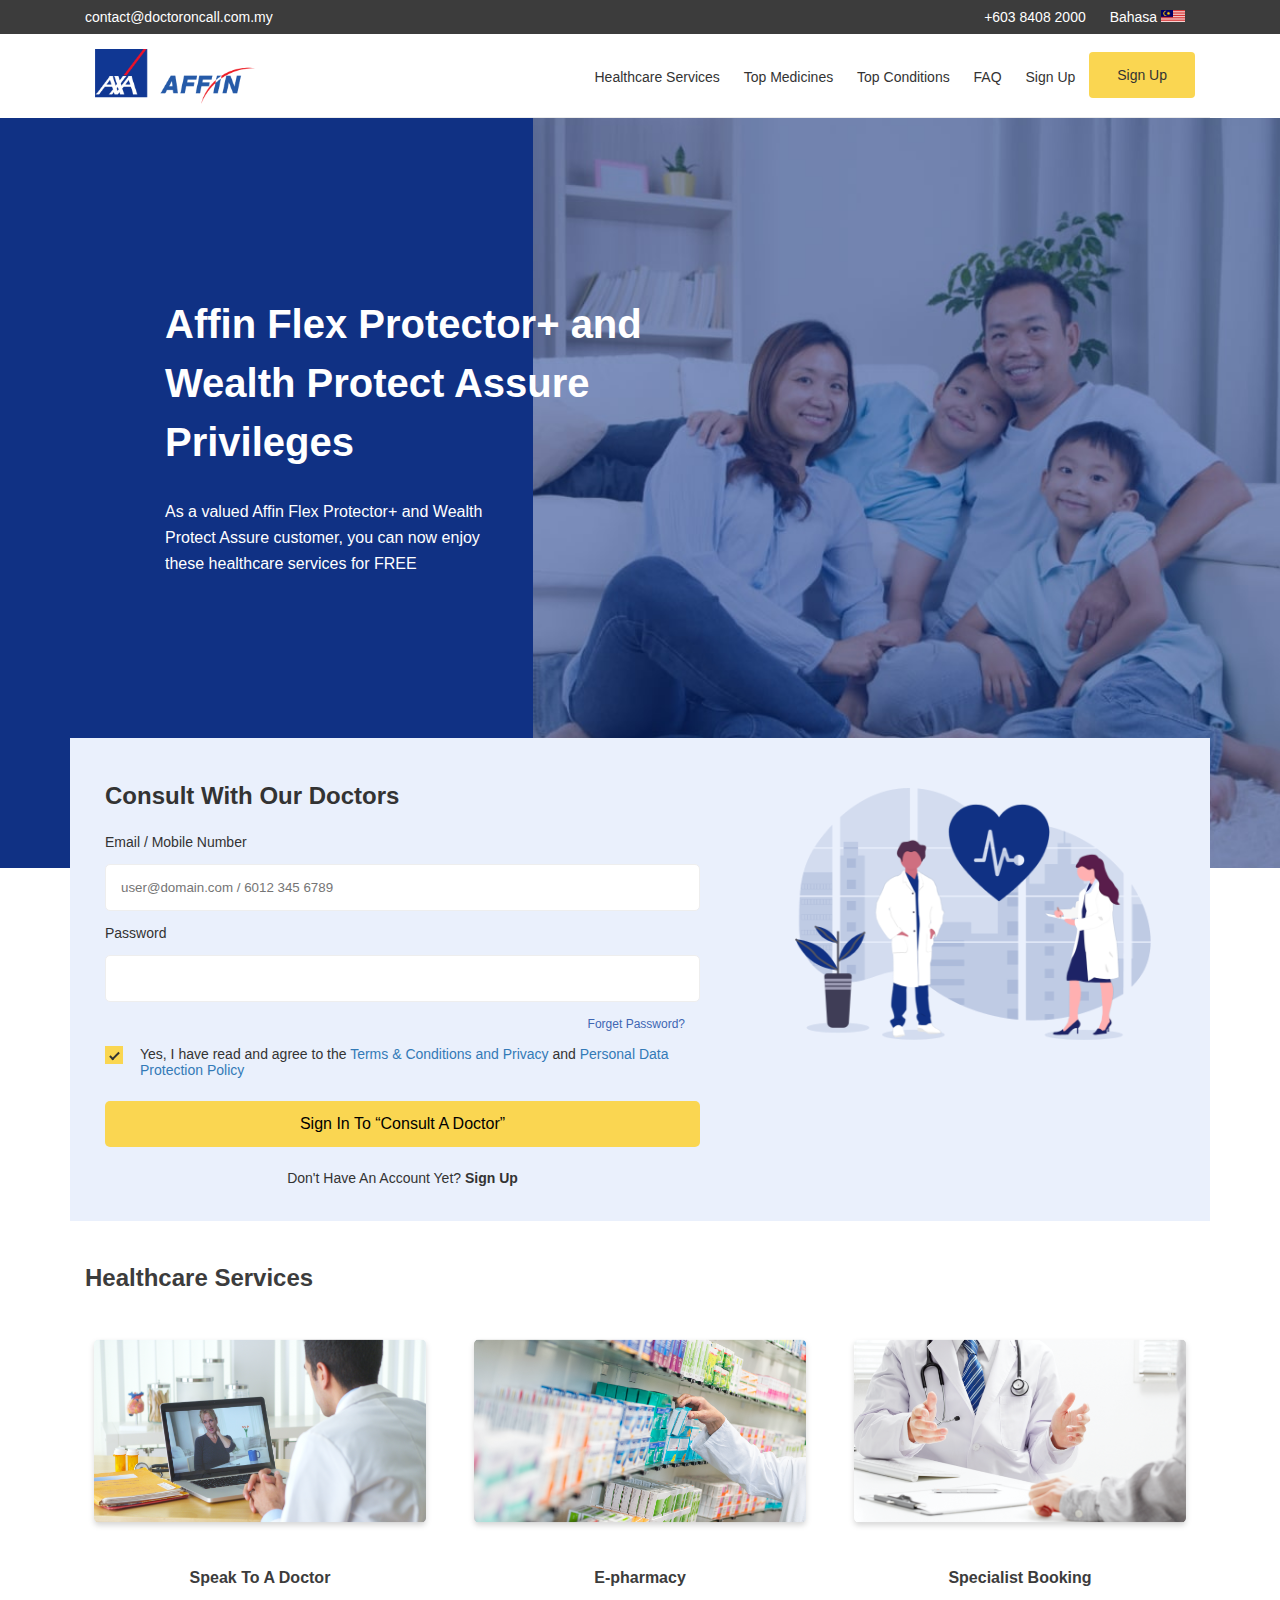
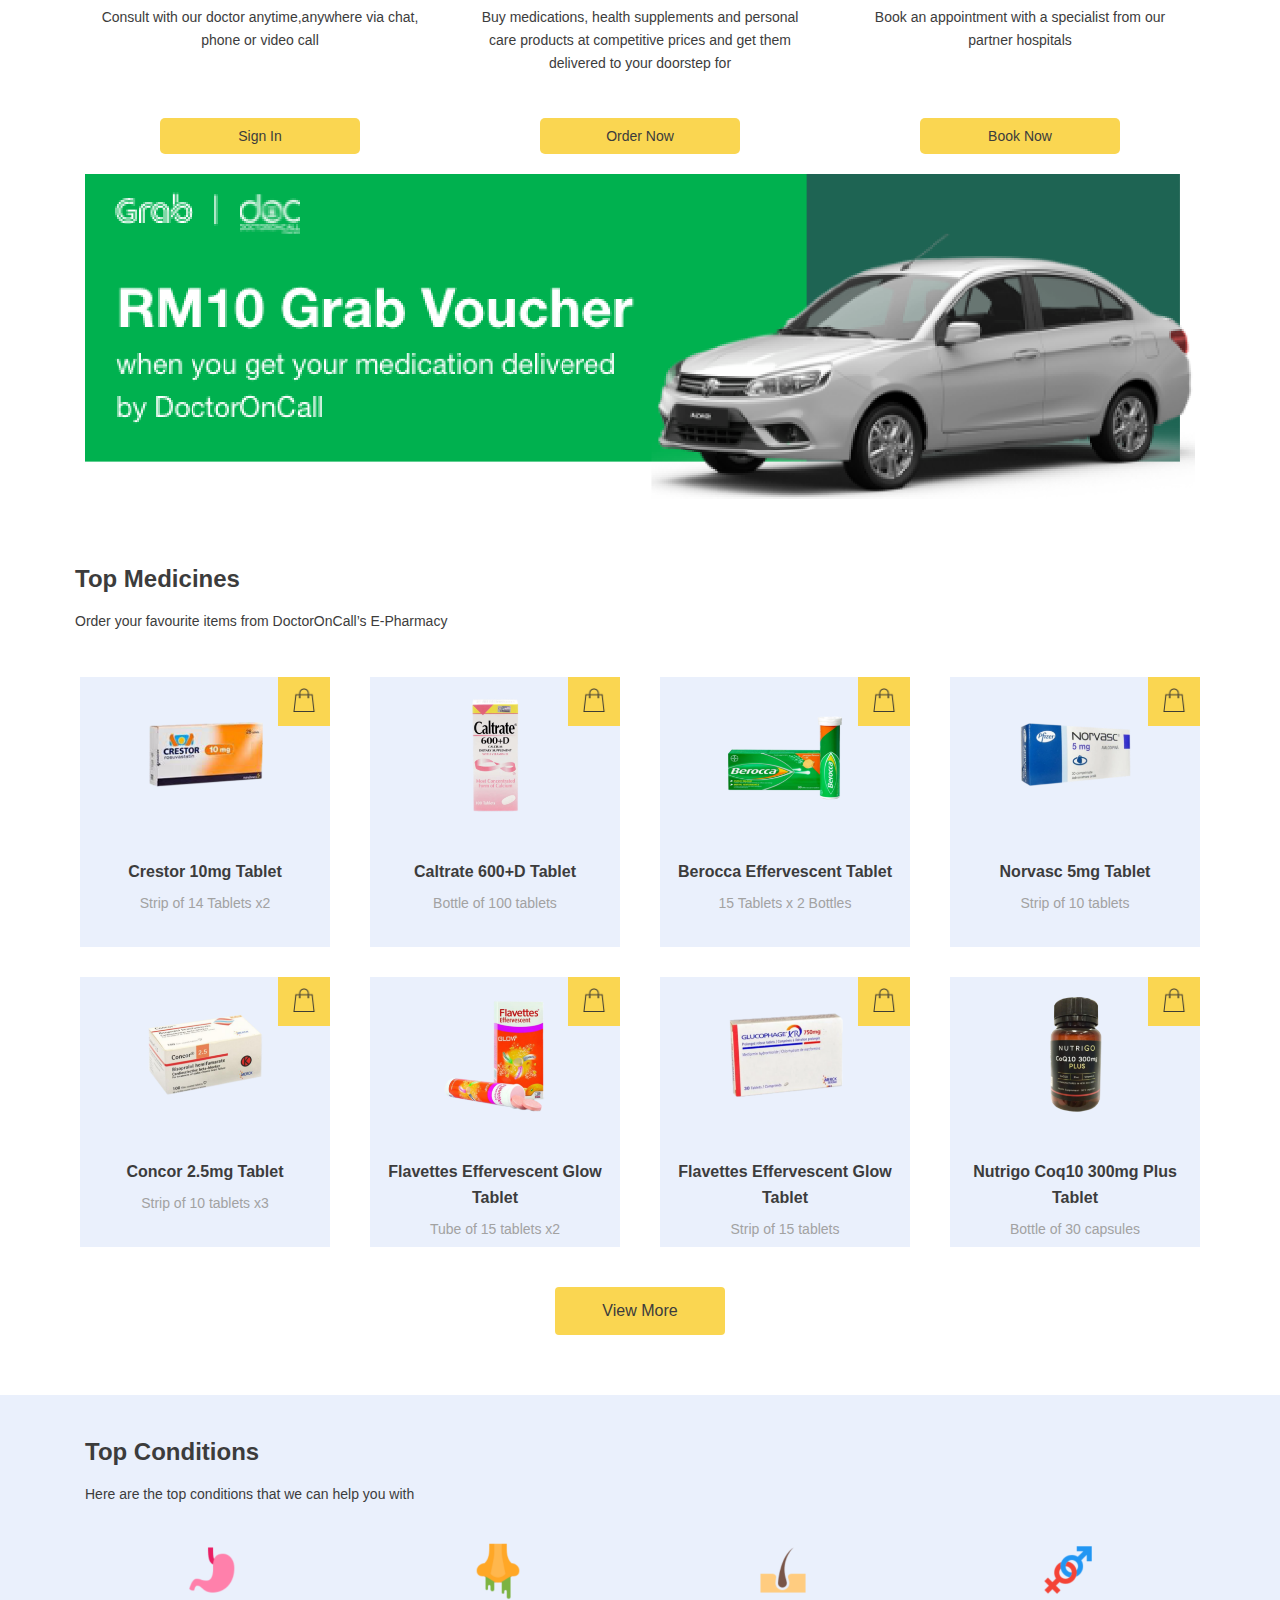
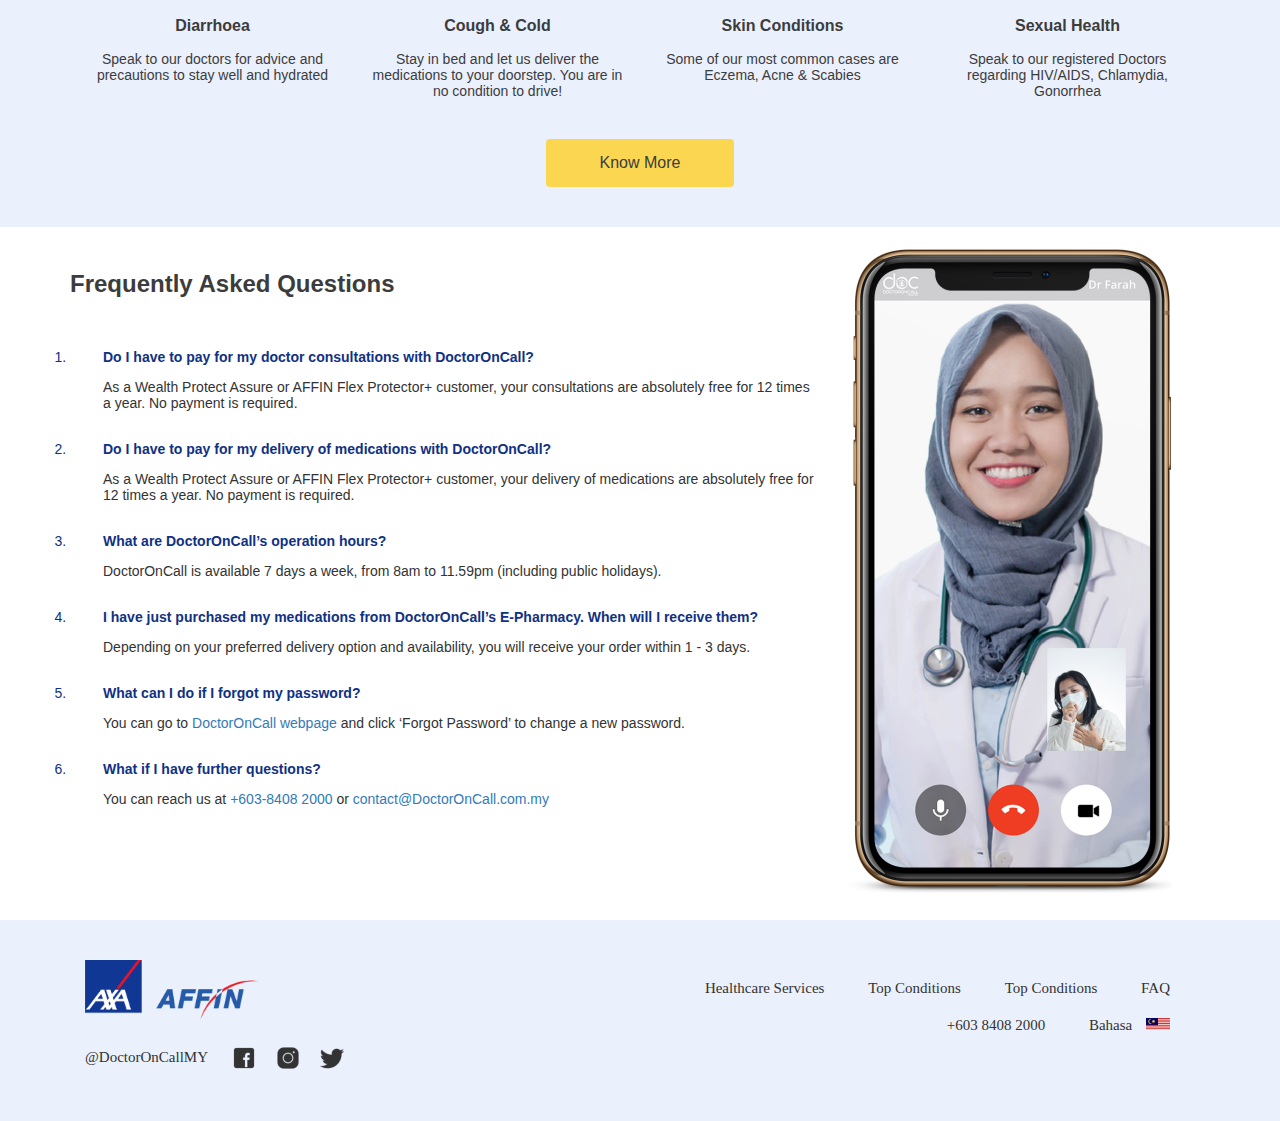
==== commit 2d31c380: "linking" ====
--- a/index-en.html
+++ b/index-en.html
@@ -19,8 +19,8 @@
 	<link rel="stylesheet" href="/stylesheets/bootstrap-grid.min.css">
 	<link href="/images/favicon.ico" rel="shortcut icon" type="image/x-icon">
 	<link href="/images/favicon.ico" rel="icon" type="image/x-icon">
-<!--	<link rel="stylesheet" href="/stylesheets/style.css">-->
-	<link rel="stylesheet" href="/stylesheets/20191106-style.min.css">
+	<link rel="stylesheet" href="stylesheets/style.css">
+<!--	<link rel="stylesheet" href="stylesheets/20191106-style.min.css">-->
 	<link rel="manifest" href="/manifest.json">
 	<link rel="preconnect" href="https://www.googletagservices.com">
 	<link rel="preconnect" href="https://www.google.com">
@@ -94,7 +94,7 @@
 		</div>
 	</div>
 	<header class="container-fluid">
-		<div class="container header"><a href="https://www.doctoroncall.com.my" class="doc-header-logo"><img src="/images/AXA-vector-logo.png" width="auto" height="60"> </a><input class="header-menu-btn" type="checkbox" id="menu-btn"><label class="header-menu-icon" for="menu-btn"><span class="navicon"></span></label>
+		<div class="container header"><a href="https://www.doctoroncall.com.my" class="doc-header-logo"><img src="images/AXA-vector-logo.png" width="auto" height="60"> </a><input class="header-menu-btn" type="checkbox" id="menu-btn"><label class="header-menu-icon" for="menu-btn"><span class="navicon"></span></label>
 			<div class="header-menu">
 				<div class="header-menu-div"><a class="header-link" href="#services">Healthcare Services</a></div>
 				<div class="header-menu-div"><a class="header-link" href="#medicines">Top Medicines</a></div>
@@ -134,7 +134,7 @@
 	</div>
 	<style>
 		.col-md-4:nth-child(1) .services-box .services-img {
-			background-image: url(../images/DoctorOnCall_axa_services_1.png);
+			background-image: url(images/DoctorOnCall_axa_services_1.png);
 			background-size: cover;
 			background-position: center;
 			width: 100%;
@@ -142,7 +142,7 @@
 		}
 
 		.col-md-4:nth-child(2) .services-box .services-img {
-			background-image: url(../images/DoctorOnCall_axa_services_2.png);
+			background-image: url(images/DoctorOnCall_axa_services_2.png);
 			background-size: cover;
 			background-position: center;
 			width: 100%;
@@ -150,7 +150,7 @@
 		}
 
 		.col-md-4:nth-child(3) .services-box .services-img {
-			background-image: url(../images/DoctorOnCall_axa_services_3.png);
+			background-image: url(images/DoctorOnCall_axa_services_3.png);
 			background-size: cover;
 			background-position: center;
 			width: 100%;
@@ -198,15 +198,15 @@
 
 	</style>
 	<div class="container ads-block">
-		<div class="ads-box"><img src="/images/AXA_DoctorOnCall_Ads.png" alt="Grab voucher DOC | AXA Affin" loading="lazy"></div>
+		<div class="ads-box"><img src="images/AXA_DoctorOnCall_Ads.png" alt="Grab voucher DOC | AXA Affin" loading="lazy"></div>
 	</div>
 	<div class="container" id="medicines">
 		<h2 class="meds-main-title">Top Medicines</h2>
 		<h3 class="meds-sub-title">Order your favourite items from DoctorOnCall’s E-Pharmacy</h3>
 		<div class="row">
 			<div class="col-sm-3 col-6">
-				<div class="med-box"><a href="/medicine/en/crestor" class="med-small-btn"><img src="/images/icons8-shopping-bag-100.png" alt="shop-now-axa-doc" loading="lazy"></a>
-					<div class="med-img"><a href="/medicine/en/crestor"><img src="/images/med-1.png" alt="DOC online pharmacy medications1" loading="lazy"></a></div>
+				<div class="med-box"><a href="/medicine/en/crestor" class="med-small-btn"><img src="images/icons8-shopping-bag-100.png" alt="shop-now-axa-doc" loading="lazy"></a>
+					<div class="med-img"><a href="/medicine/en/crestor"><img src="images/med-1.png" alt="DOC online pharmacy medications1" loading="lazy"></a></div>
 					<div class="med-textarea">
 						<div class="med-title">Crestor 10mg Tablet</div>
 						<div class="med-desc">Strip of 14 Tablets x2</div>
@@ -214,8 +214,8 @@
 				</div>
 			</div>
 			<div class="col-sm-3 col-6">
-				<div class="med-box"><a href="/medicine/en/caltrate-600-d" class="med-small-btn"><img src="/images/icons8-shopping-bag-100.png" alt="shop-now-axa-doc" loading="lazy"></a>
-					<div class="med-img"><a href="/medicine/en/caltrate-600-d"><img src="/images/med-2.png" alt="DOC online pharmacy medications2" loading="lazy"></a></div>
+				<div class="med-box"><a href="/medicine/en/caltrate-600-d" class="med-small-btn"><img src="images/icons8-shopping-bag-100.png" alt="shop-now-axa-doc" loading="lazy"></a>
+					<div class="med-img"><a href="/medicine/en/caltrate-600-d"><img src="images/med-2.png" alt="DOC online pharmacy medications2" loading="lazy"></a></div>
 					<div class="med-textarea">
 						<div class="med-title">Caltrate 600+D Tablet</div>
 						<div class="med-desc">Bottle of 100 tablets</div>
@@ -223,8 +223,8 @@
 				</div>
 			</div>
 			<div class="col-sm-3 col-6">
-				<div class="med-box"><a href="/medicine/en/berocca-effervescent-15-tabs" class="med-small-btn"><img src="/images/icons8-shopping-bag-100.png" alt="shop-now-axa-doc" loading="lazy"></a>
-					<div class="med-img"><a href="/medicine/en/berocca-effervescent-15-tabs"><img src="/images/med-3.png" alt="DOC online pharmacy medications3" loading="lazy"></a></div>
+				<div class="med-box"><a href="/medicine/en/berocca-effervescent-15-tabs" class="med-small-btn"><img src="images/icons8-shopping-bag-100.png" alt="shop-now-axa-doc" loading="lazy"></a>
+					<div class="med-img"><a href="/medicine/en/berocca-effervescent-15-tabs"><img src="images/med-3.png" alt="DOC online pharmacy medications3" loading="lazy"></a></div>
 					<div class="med-textarea">
 						<div class="med-title">Berocca Effervescent Tablet</div>
 						<div class="med-desc">15 Tablets x 2 Bottles</div>
@@ -232,8 +232,8 @@
 				</div>
 			</div>
 			<div class="col-sm-3 col-6">
-				<div class="med-box"><a href="/medicine/en/norvasc-5mg" class="med-small-btn"><img src="/images/icons8-shopping-bag-100.png" alt="shop-now-axa-doc" loading="lazy"></a>
-					<div class="med-img"><a href="/medicine/en/norvasc-5mg"><img src="/images/med-4.png" alt="DOC online pharmacy medications4" loading="lazy"></a></div>
+				<div class="med-box"><a href="/medicine/en/norvasc-5mg" class="med-small-btn"><img src="images/icons8-shopping-bag-100.png" alt="shop-now-axa-doc" loading="lazy"></a>
+					<div class="med-img"><a href="/medicine/en/norvasc-5mg"><img src="images/med-4.png" alt="DOC online pharmacy medications4" loading="lazy"></a></div>
 					<div class="med-textarea">
 						<div class="med-title">Norvasc 5mg Tablet</div>
 						<div class="med-desc">Strip of 10 tablets</div>
@@ -241,8 +241,8 @@
 				</div>
 			</div>
 			<div class="col-sm-3 col-6">
-				<div class="med-box"><a href="/medicine/concor-2-5mg-5mg-film-film-coated-tab" class="med-small-btn"><img src="/images/icons8-shopping-bag-100.png" alt="shop-now-axa-doc" loading="lazy"></a>
-					<div class="med-img"><a href="/medicine/concor-2-5mg-5mg-film-film-coated-tab"><img src="/images/med-5.png" alt="DOC online pharmacy medications5" loading="lazy"></a></div>
+				<div class="med-box"><a href="/medicine/concor-2-5mg-5mg-film-film-coated-tab" class="med-small-btn"><img src="images/icons8-shopping-bag-100.png" alt="shop-now-axa-doc" loading="lazy"></a>
+					<div class="med-img"><a href="/medicine/concor-2-5mg-5mg-film-film-coated-tab"><img src="images/med-5.png" alt="DOC online pharmacy medications5" loading="lazy"></a></div>
 					<div class="med-textarea">
 						<div class="med-title">Concor 2.5mg Tablet</div>
 						<div class="med-desc">Strip of 10 tablets x3</div>
@@ -250,8 +250,8 @@
 				</div>
 			</div>
 			<div class="col-sm-3 col-6">
-				<div class="med-box"><a href="/medicine/flavettes-efferverscent-glow-30s" class="med-small-btn"><img src="/images/icons8-shopping-bag-100.png" alt="shop-now-axa-doc" loading="lazy"></a>
-					<div class="med-img"><a href="/medicine/flavettes-efferverscent-glow-30s"><img src="/images/med-6.png" alt="DOC online pharmacy medications6" loading="lazy"></a></div>
+				<div class="med-box"><a href="/medicine/flavettes-efferverscent-glow-30s" class="med-small-btn"><img src="images/icons8-shopping-bag-100.png" alt="shop-now-axa-doc" loading="lazy"></a>
+					<div class="med-img"><a href="/medicine/flavettes-efferverscent-glow-30s"><img src="images/med-6.png" alt="DOC online pharmacy medications6" loading="lazy"></a></div>
 					<div class="med-textarea">
 						<div class="med-title">Flavettes Effervescent Glow Tablet</div>
 						<div class="med-desc">Tube of 15 tablets x2</div>
@@ -259,8 +259,8 @@
 				</div>
 			</div>
 			<div class="col-sm-3 col-6">
-				<div class="med-box"><a href="/medicine/glucophage-750mg-xr-tablet" class="med-small-btn"><img src="/images/icons8-shopping-bag-100.png" alt="shop-now-axa-doc" loading="lazy"></a>
-					<div class="med-img"><a href="/medicine/glucophage-750mg-xr-tablet"><img src="/images/med-7.png" alt="DOC online pharmacy medications7" loading="lazy"></a></div>
+				<div class="med-box"><a href="/medicine/glucophage-750mg-xr-tablet" class="med-small-btn"><img src="images/icons8-shopping-bag-100.png" alt="shop-now-axa-doc" loading="lazy"></a>
+					<div class="med-img"><a href="/medicine/glucophage-750mg-xr-tablet"><img src="images/med-7.png" alt="DOC online pharmacy medications7" loading="lazy"></a></div>
 					<div class="med-textarea">
 						<div class="med-title">Flavettes Effervescent Glow Tablet</div>
 						<div class="med-desc">Strip of 15 tablets</div>
@@ -268,8 +268,8 @@
 				</div>
 			</div>
 			<div class="col-sm-3 col-6">
-				<div class="med-box"><a href="/medicine/nutrigo-coq10-300mg-plus" class="med-small-btn"><img src="/images/icons8-shopping-bag-100.png" alt="shop-now-axa-doc" loading="lazy"></a>
-					<div class="med-img"><a href="/medicine/nutrigo-coq10-300mg-plus"><img src="/images/med-8.png" alt="DOC online pharmacy medications8" loading="lazy"></a></div>
+				<div class="med-box"><a href="/medicine/nutrigo-coq10-300mg-plus" class="med-small-btn"><img src="images/icons8-shopping-bag-100.png" alt="shop-now-axa-doc" loading="lazy"></a>
+					<div class="med-img"><a href="/medicine/nutrigo-coq10-300mg-plus"><img src="images/med-8.png" alt="DOC online pharmacy medications8" loading="lazy"></a></div>
 					<div class="med-textarea">
 						<div class="med-title">Nutrigo Coq10 300mg Plus Tablet</div>
 						<div class="med-desc">Bottle of 30 capsules</div>
@@ -285,7 +285,7 @@
 			<div class="row">
 				<div class="col-md-3 col-12">
 					<div class="symp-box">
-						<div class="symp-img"><img src="/images/conditions-axa-doctoroncall-1.png" alt="conditions AXA DoctorOnCall-1" loading="lazy"></div>
+						<div class="symp-img"><img src="images/conditions-axa-doctoroncall-1.png" alt="conditions AXA DoctorOnCall-1" loading="lazy"></div>
 						<div class="symp-textarea">
 							<div class="symp-title">Diarrhoea</div>
 							<div class="symp-desc">Speak to our doctors for advice and precautions to stay well and hydrated</div>
@@ -294,7 +294,7 @@
 				</div>
 				<div class="col-md-3 col-12">
 					<div class="symp-box">
-						<div class="symp-img"><img src="/images/conditions-axa-doctoroncall-2.png" alt="conditions AXA DoctorOnCall-2" loading="lazy"></div>
+						<div class="symp-img"><img src="images/conditions-axa-doctoroncall-2.png" alt="conditions AXA DoctorOnCall-2" loading="lazy"></div>
 						<div class="symp-textarea">
 							<div class="symp-title">Cough &amp; Cold</div>
 							<div class="symp-desc">Stay in bed and let us deliver the medications to your doorstep. You are in no condition to drive!</div>
@@ -303,7 +303,7 @@
 				</div>
 				<div class="col-md-3 col-12">
 					<div class="symp-box">
-						<div class="symp-img"><img src="/images/conditions-axa-doctoroncall-3.png" alt="conditions AXA DoctorOnCall-3" loading="lazy"></div>
+						<div class="symp-img"><img src="images/conditions-axa-doctoroncall-3.png" alt="conditions AXA DoctorOnCall-3" loading="lazy"></div>
 						<div class="symp-textarea">
 							<div class="symp-title">Skin Conditions</div>
 							<div class="symp-desc">Some of our most common cases are Eczema, Acne &amp; Scabies</div>
@@ -312,7 +312,7 @@
 				</div>
 				<div class="col-md-3 col-12">
 					<div class="symp-box">
-						<div class="symp-img"><img src="/images/conditions-axa-doctoroncall-4.png" alt="conditions AXA DoctorOnCall-4" loading="lazy"></div>
+						<div class="symp-img"><img src="images/conditions-axa-doctoroncall-4.png" alt="conditions AXA DoctorOnCall-4" loading="lazy"></div>
 						<div class="symp-textarea">
 							<div class="symp-title">Sexual Health</div>
 							<div class="symp-desc">Speak to our registered Doctors regarding HIV/AIDS, Chlamydia, Gonorrhea</div>
@@ -353,11 +353,11 @@
 					</li>
 				</ol>
 			</div>
-			<div class="col-lg-4 col-12 faq-img"><img src="/images/doc_video_call_doctoroncall-axa.png" loading="lazy" alt="DOC video call DoctorOnCall AXA"></div>
+			<div class="col-lg-4 col-12 faq-img"><img src="images/doc_video_call_doctoroncall-axa.png" loading="lazy" alt="DOC video call DoctorOnCall AXA"></div>
 		</div>
 	</div>
 	<div class="container-fluid footer-bg">
-		<div class="container footer-container"><img src="/images/AXA-vector-logo.png" loading="lazy">
+		<div class="container footer-container"><img src="images/AXA-vector-logo.png" loading="lazy">
 			<div class="footer-top-right">
 				<div class="footer-top-r1"><a href="#services">Healthcare Services</a> <a href="#conditions">Top Conditions</a> <a href="#medicines">Top Conditions</a> <a href="#faq">FAQ</a></div>
 				<div class="footer-top-r2"><a href="tel:+60384082000">+603 8408 2000 </a><a href="index.html">Bahasa <svg viewBox="0 0 13440 6720" fill="none">
@@ -372,7 +372,7 @@
 			</div>
 			<div class="bottom">
 				<p>@DoctorOnCallMY</p>
-				<div class="social-media"><a href="https://www.facebook.com/doctoroncallMY/"><img src="/images/DOC_SocialMedia_fb.png" loading="lazy" alt="DOC_SocialMedia_facebook"></a><a href="https://www.instagram.com/doctoroncallmy/"><img src="/images/DOC_SocialMedia_ig.png" loading="lazy" alt="DOC_SocialMedia_instagram"></a><a href="https://twitter.com/doctoroncallmy"><img src="/images/DOC_SocialMedia_tw.png" loading="lazy" alt="DOC_SocialMedia_twitter"></a></div>
+				<div class="social-media"><a href="https://www.facebook.com/doctoroncallMY/"><img src="images/DOC_SocialMedia_fb.png" loading="lazy" alt="DOC_SocialMedia_facebook"></a><a href="https://www.instagram.com/doctoroncallmy/"><img src="images/DOC_SocialMedia_ig.png" loading="lazy" alt="DOC_SocialMedia_instagram"></a><a href="https://twitter.com/doctoroncallmy"><img src="images/DOC_SocialMedia_tw.png" loading="lazy" alt="DOC_SocialMedia_twitter"></a></div>
 			</div>
 		</div>
 	</div>
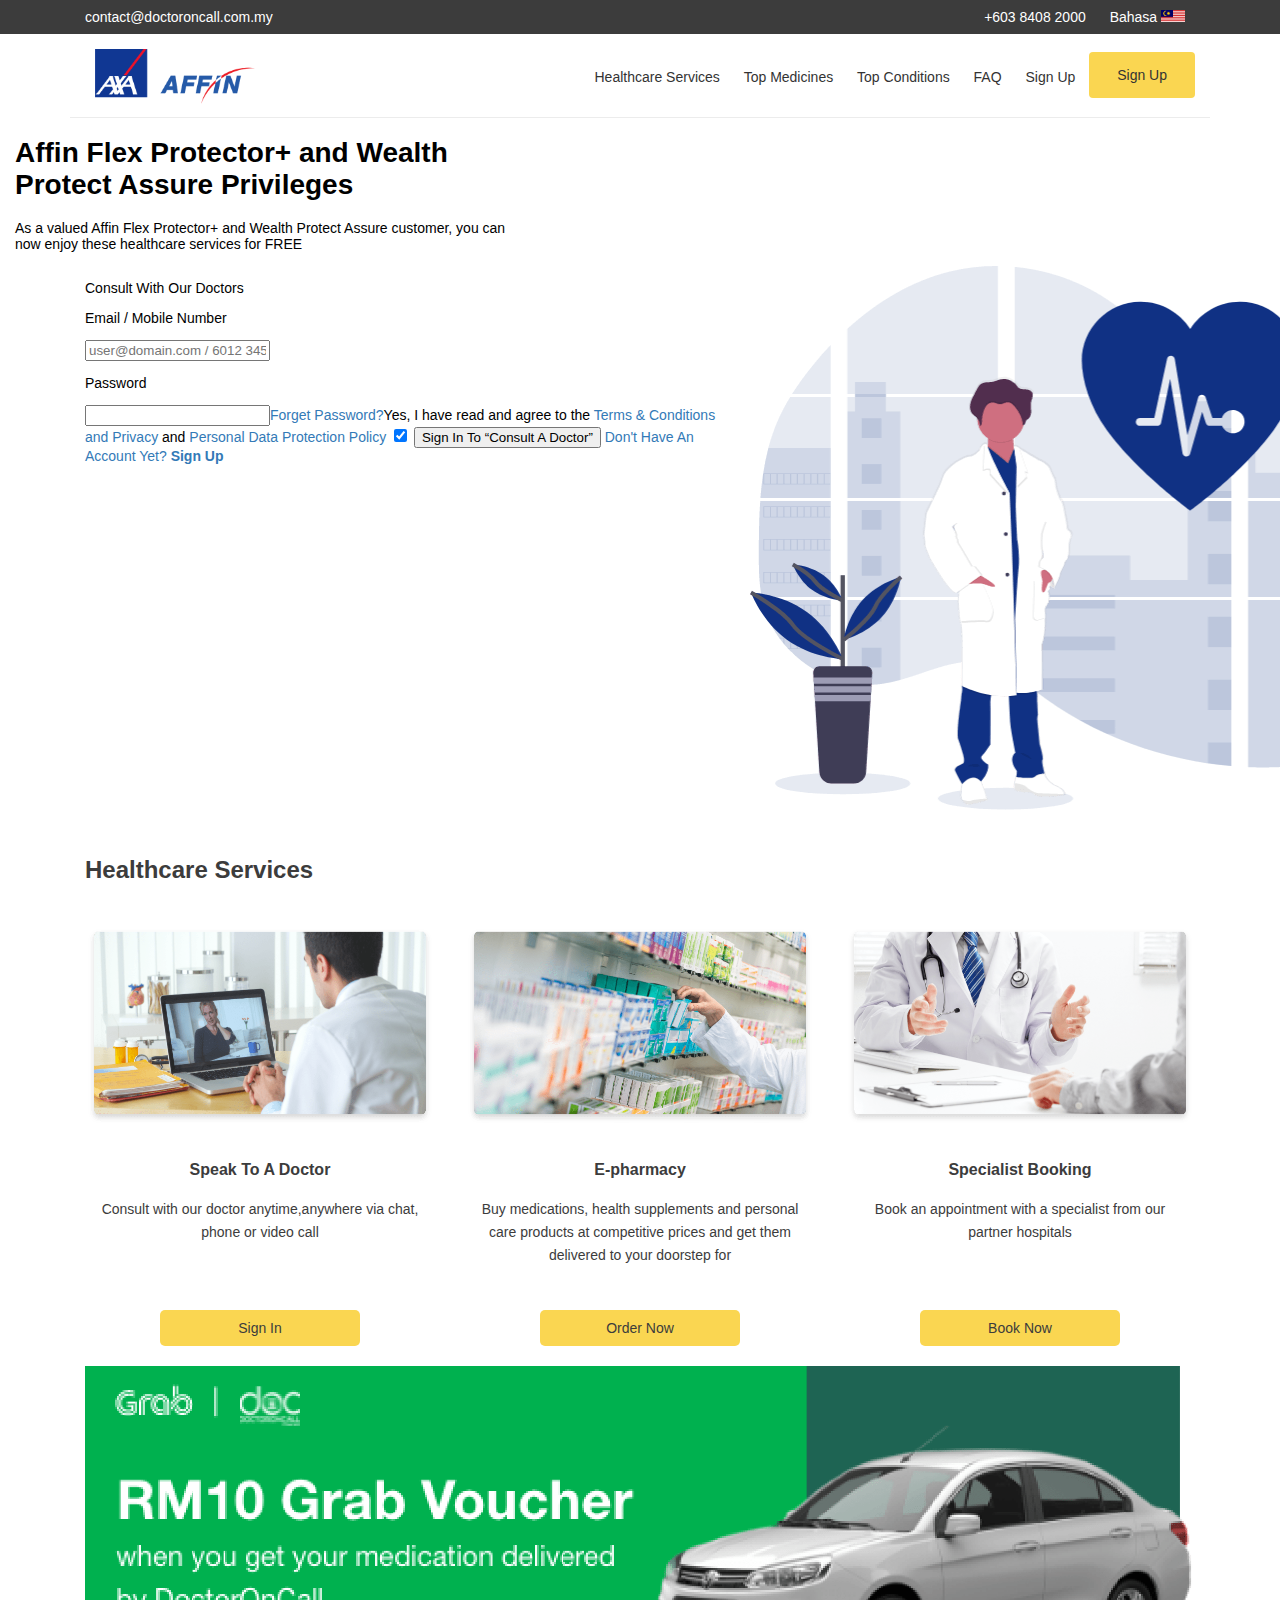
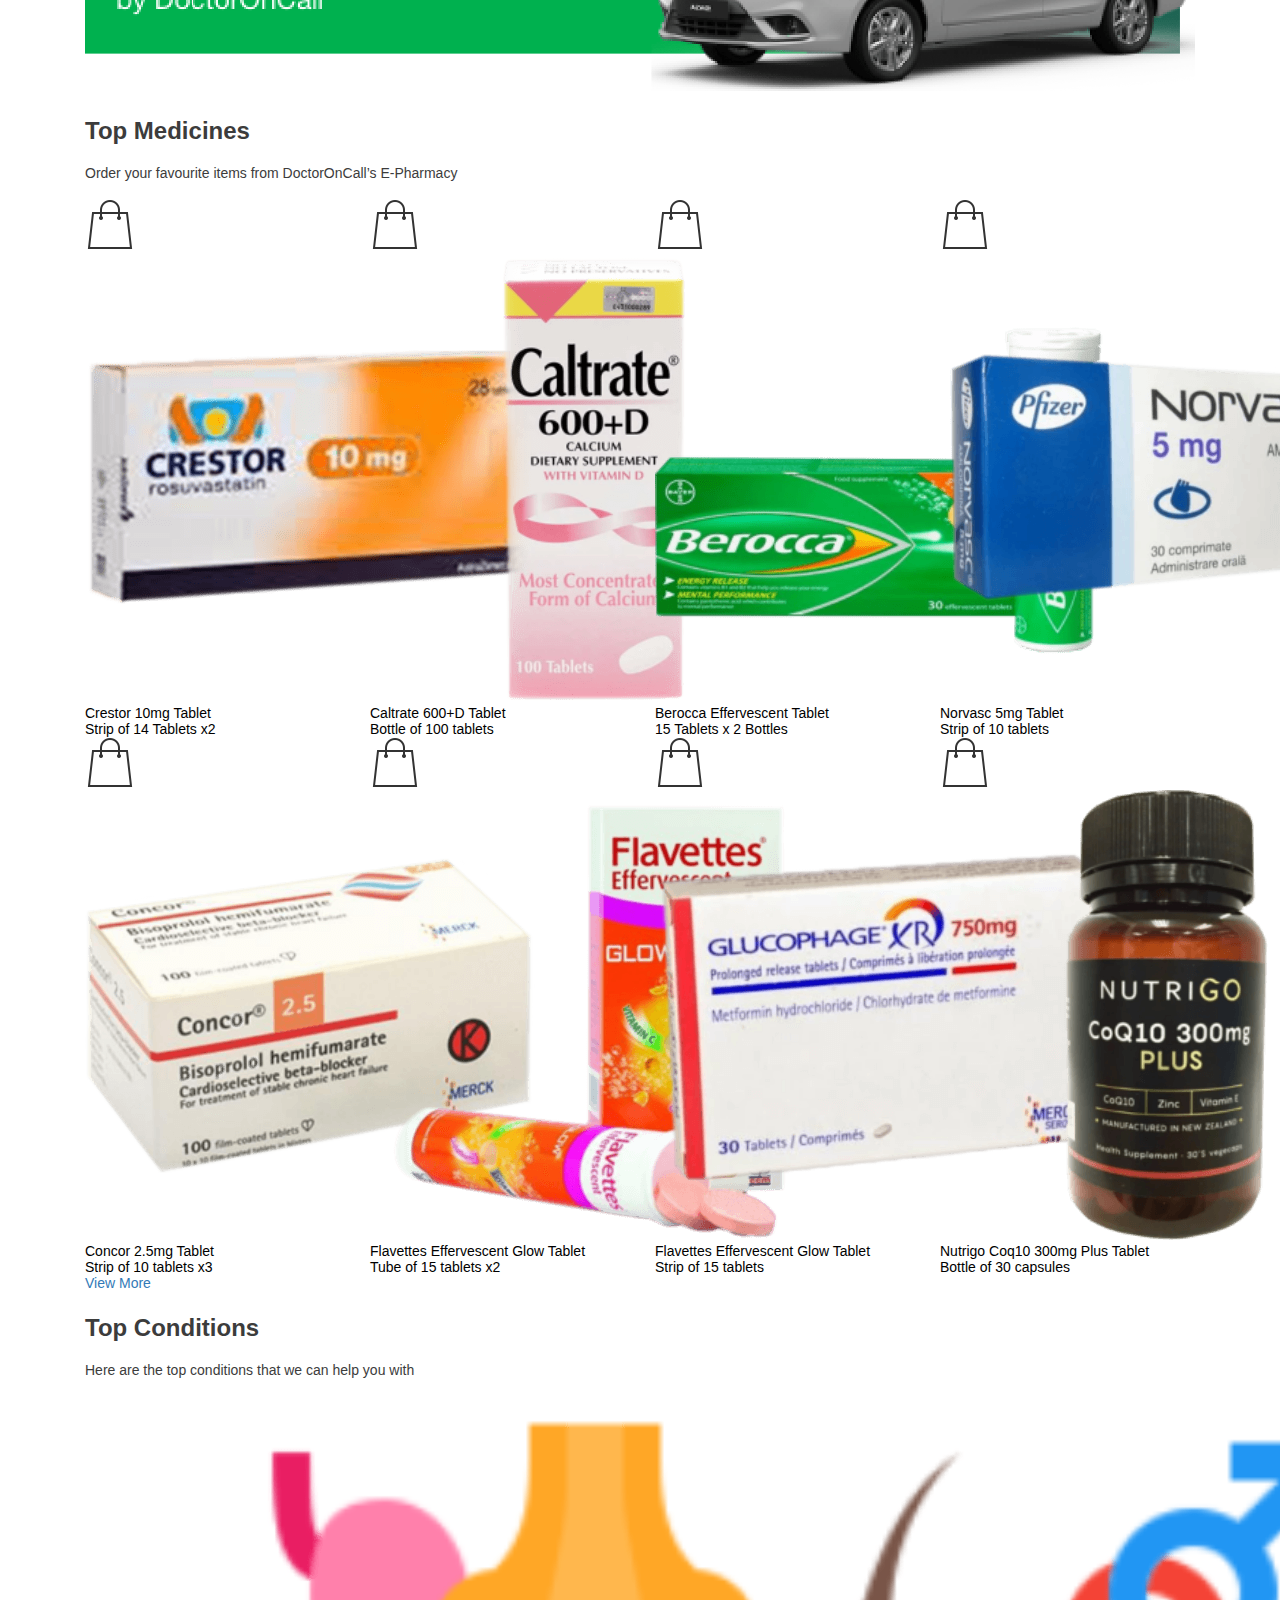
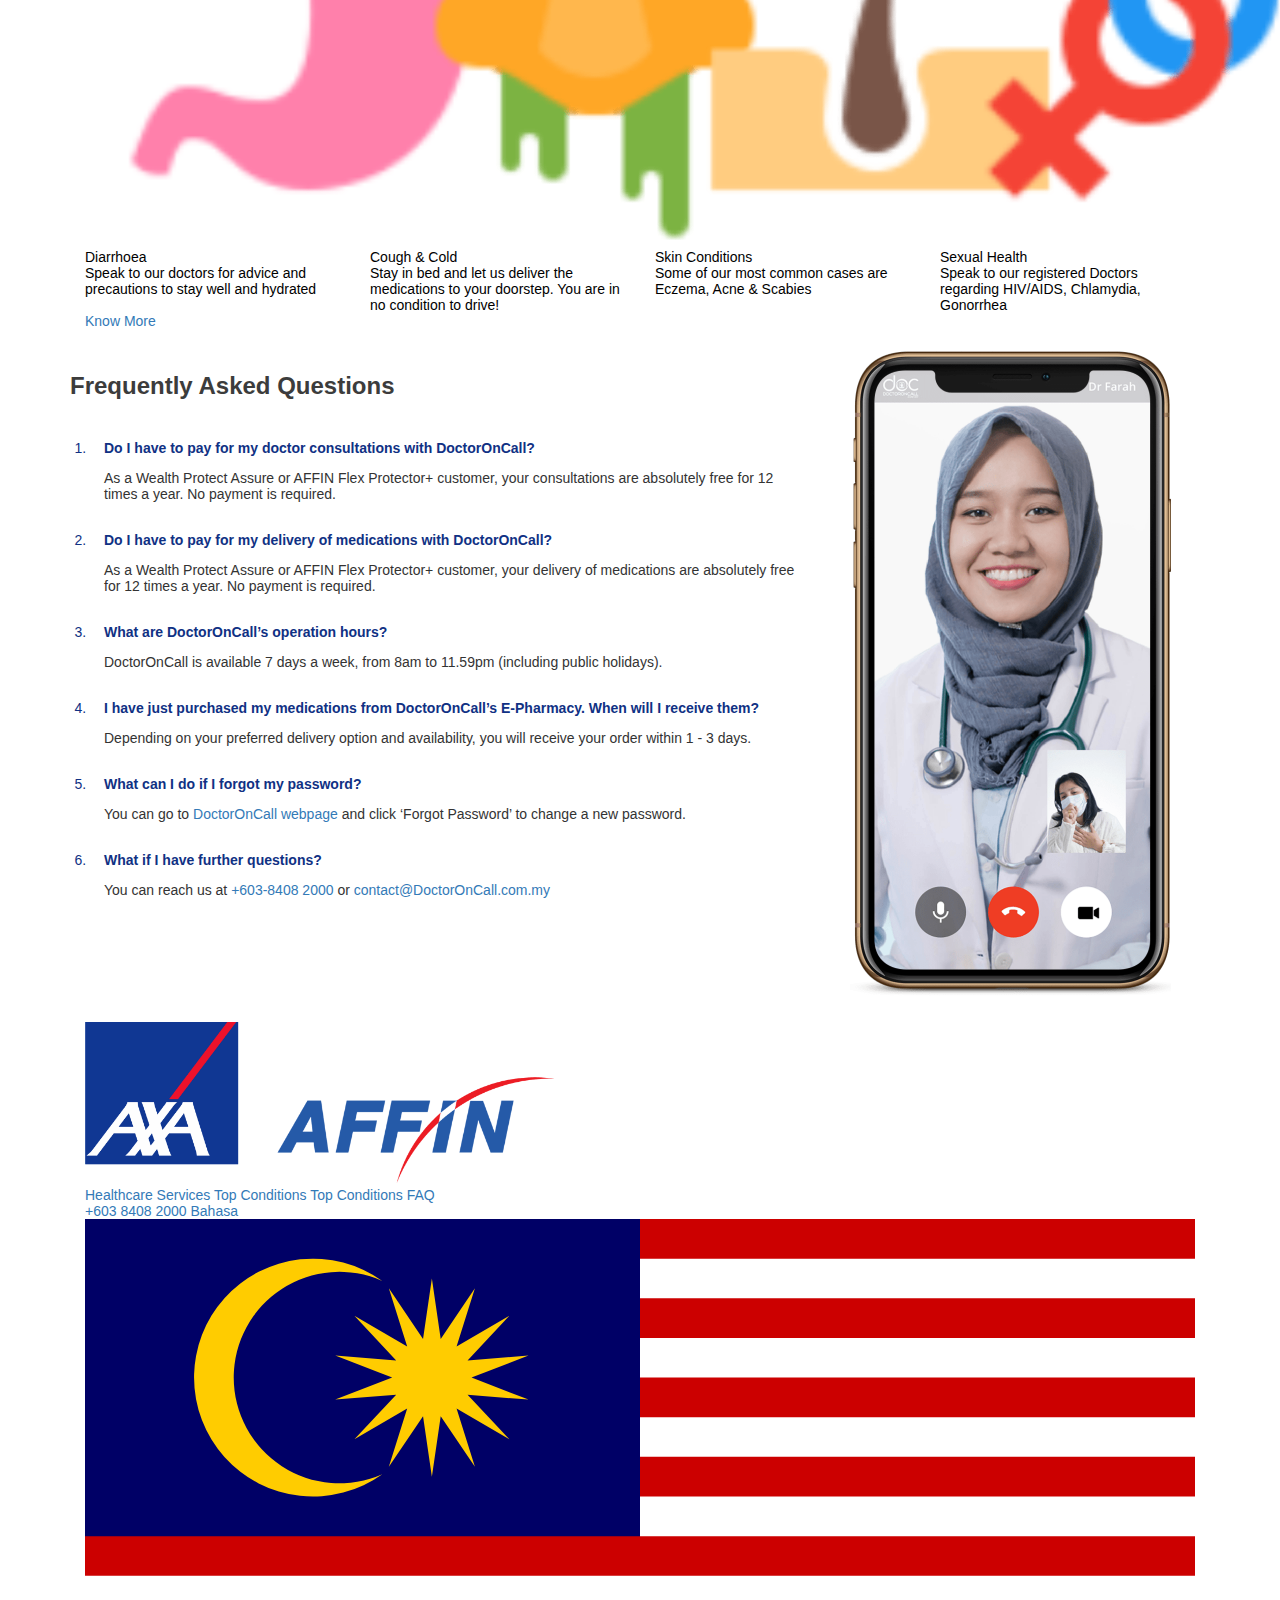
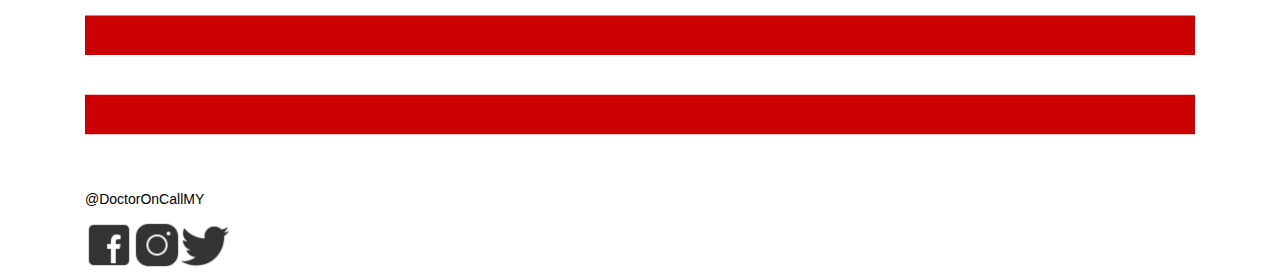
==== commit 9c24737d: "optimized" ====
--- a/index-en.html
+++ b/index-en.html
@@ -16,11 +16,14 @@
 	<meta charset="utf-8">
 	<meta name="active-menu" content="">
 	<meta name="viewport" content="width=device-width,initial-scale=1">
-	<link rel="stylesheet" href="/stylesheets/bootstrap-grid.min.css">
-	<link href="/images/favicon.ico" rel="shortcut icon" type="image/x-icon">
-	<link href="/images/favicon.ico" rel="icon" type="image/x-icon">
-	<link rel="stylesheet" href="stylesheets/style.css">
-<!--	<link rel="stylesheet" href="stylesheets/20191106-style.min.css">-->
+	<link rel="stylesheet" href="stylesheets/bootstrap-grid.min.css">
+    <!--browser icon-->
+	<link rel="shortcut icon" href="images/favicon.x_icon" type="image/x-icon">
+	<link rel="icon" href="images/favicon.x_icon" type="image/x-icon">
+	<link rel="apple-touch-icon" href="images/doctor-on-call-logo-white.png">
+   <!-- end of browser icon-->
+<!--	<link rel="stylesheet" href="stylesheets/style.css">-->
+	<link rel="stylesheet" href="stylesheets/20191106-style.min.css">
 	<link rel="manifest" href="/manifest.json">
 	<link rel="preconnect" href="https://www.googletagservices.com">
 	<link rel="preconnect" href="https://www.google.com">
@@ -30,7 +33,7 @@
 	<meta property="og:site_name" content="DoctorOnCall">
 	<meta property="og:title" content="Malaysia&#39;s Online Pharmacy | Order Medicine, Consult Doctor Online">
 	<meta property="og:description" content="Buy prescription &amp;amp; OTC medicines online on DoctorOnCall&#39;s pharmacy. Book appointment with doctors &amp;amp; hospitals, ask free health questions,consult specialist online. Get 20% off &amp;amp; free delivery on purchase of medicines">
-	<meta property="og:image" itemprop="image" content="/images/doctoroncall-og-image.png">
+	<meta property="og:image" itemprop="image" content="https://www.doctoroncall.com.my/medicine/images/doctoroncall-promotion.jpg">
 	<meta property="og:url" content="https://www.doctoroncall.com.my/axa">
 	<meta property="og:type" content="website">
 	<meta name="twitter:card" content="summary_large_image">
--- a/stylesheets/style.css
+++ b/stylesheets/style.css
@@ -37,7 +37,7 @@
 
 
 html,body{
-  font-family: "Open Sans",Helvetica,Arial,sans-serif;
+  font-family: 'Open Sans', Helvetica, sans-serif;;
   font-size: 14px;
   padding: 0;
   margin:0;
@@ -460,7 +460,7 @@
   font-size:14px;  
   list-style-position: outside;
   /* list-style: none;   */
-  padding: 15px 0 0 0;
+  padding: 5px 20px;
   vertical-align:center;  
 }
 .faq-box ol li {
@@ -468,7 +468,7 @@
   background-position: top 2px left 0px;
   background-repeat: no-repeat;
   background-size: 22px 18px; */
-  padding-left: 33px
+  padding-left: 14px
 }
 .faq-img img{
   height: 650px;
@@ -966,7 +966,7 @@
 
 .footer-bg {
   background: #EAF0FC;
-  font-family: 'Open Sans';
+  font-family: 'Open Sans', Helvetica, sans-serif;
   font-size: 15px;
   padding: 40px 0;
 }
--- a/stylesheets/20191106-style.min.css
+++ b/stylesheets/20191106-style.min.css
@@ -1 +1 @@
-h2{font-size:24px;line-height:33px;color:#3c3c3c}h3{font-size:14px;line-height:23px;color:#3c3c3c;font-weight:500;margin-top:-5px}.no-hover:hover{text-decoration:none}a{color:#337ab7;text-decoration:none}html,body{font-family:"Open Sans",Helvetica,Arial,sans-serif;font-size:14px;padding:0;margin:0;scroll-behavior:smooth}@media(max-width: 576px){.row-topic-mobile{display:block}}.hidden{display:none}html::-webkit-scrollbar-track{-webkit-box-shadow:inset 0 0 6px rgba(0,0,0,0.2);border-radius:10px;background-color:#F5F5F500}html::-webkit-scrollbar{width:12px;background-color:#F5F5F5F5}html::-webkit-scrollbar-thumb{border-radius:10px;-webkit-box-shadow:inset 0 0 6px rgba(0,0,0,.2);background-color:#CCC}.mobile-only{display:none}.dekstop-only{display:block}@media (max-width: 576px){.mobile-only{display:block}.desktop-only{display:none}}.cls-1{fill:#263575}.cls-1,.cls-2,.cls-3{fill-rule:evenodd}.cls-2,.cls-4{fill:#4099d4}.cls-3{fill:#fff}.doc-header-logo img{height:75px;margin:5px 0 0 15px;padding:10px}.header-user-link{display:inline-block}@media(max-width:960px){.header-user-link{display:none}}.header-user-link svg{cursor:pointer;fill:#aaa;margin:0 15px;position:relative;top:13px;width:45px;display:none;visibility:hidden}.top-lang-link{display:none}@media (max-width:576px){.doc-header-logo img{height:50px;margin-top:0;padding:10px 0 0}}.header{background-color:#fff;padding-left:0;width:100%;z-index:3;border-bottom:1px solid #00000013;transition:all .34s ease-out}.header ul{overflow:hidden;list-style:none;margin:0;padding:0}.header-link{color:#333;display:inline-block;margin:0 10px;padding:35px 0 28px;text-decoration:none;transition:all .34s ease-out}.header-link-lang{color:#333;display:none;float:right;margin-top:15px;padding:0 10px;text-decoration:none}.header a:hover{color:#103184;text-decoration:none}.header-logo{height:75px;margin:5px 0 0 15px;padding:10px;width:auto}@media (max-width: 960px){.header-link{color:#333;padding:20px 0 20px 20px;text-decoration:none}.header-link-lang{display:inline-block}.header-more-content{border-top:1px solid #ddd}.header-more-content .header-link{display:none}.header-logo{height:60px;margin-top:0;padding:10px;width:auto}}@media(max-width:576px){.header-link-lang{margin-top:3px}}.header .header-menu{float:right}.header-menu-div,.header-menu-div-signup{border-bottom:3px solid transparent;display:inline-block}@media (max-width: 960px){.header .header-menu{background-color:#fff;height:0;overflow:hidden;position:absolute;width:100%;z-index:99999}.header-menu-div,.header-menu-div-signup{width:100%}}.header .header-menu-icon{cursor:pointer;float:right;padding:28px 20px;position:relative;user-select:none}@media (min-width: 960px){.header .header-menu-icon{display:none}}@media (min-width: 576px){.header .header-menu-icon{margin-top:15px}}@media (max-width:960px){.header .header-menu-icon{display:block}}.header .header-menu-icon .navicon{background:#333;display:block;height:2px;position:relative;width:18px}.header .header-menu-icon .navicon:before,.header .header-menu-icon .navicon:after{background:#333;content:"";display:block;height:100%;position:absolute;transition:all .2s ease-out;width:100%}.header .header-menu-icon .navicon:before{top:5px}.header .header-menu-icon .navicon:after{top:-5px}.header-more-icon{height:15px;margin-left:5px;position:relative;top:2px;width:15px}.header .header-menu-btn{display:none}.header .header-menu-btn:checked~.header-menu{height:auto;transition:all 10s}.header .header-menu-btn:checked~.header-menu-icon .navicon{background:transparent}.header .header-menu-btn:checked~.header-menu-icon .navicon:before{transform:rotate(-45deg)}.header .header-menu-btn:checked~.header-menu-icon .navicon:after{transform:rotate(45deg)}.header .header-menu-btn:checked~.header-menu-icon:not(.steps) .navicon:before,.header .header-menu-btn:checked~.header-menu-icon:not(.steps) .navicon:after{top:0}.button-login-signup{background-color:#FAD651;border:4px;border-radius:4px;color:#333;margin-top:19px;padding:15px 28px;position:relative;text-decoration:none;text-align:center;top:-2px;transition:all .34s ease-out}.button-login-signup:hover{background-color:#F0C00F}.icon-userlogin svg{width:40px;margin-right:24px}.icon-userlogin img{height:40px;width:40px;margin-right:24px}@media (min-width: 960px){.header-menu-div:hover{border-bottom:3px solid #103184}.header-menu-div:hover a,.header-menu-div:hover a svg{color:#103184;fill:#103184}}.header-dropdown-content{background-color:#fff;height:0;min-width:160px;overflow:hidden;position:absolute;z-index:1000}.header-more-content .header-dropdown-content a{color:#000;display:block;padding:20px;text-decoration:none;text-align:left}@media (min-width: 960px){.header-more-content:hover .header-dropdown-content,.header-dropdown-content:hover{height:auto;border:1px solid #eee}.header-more-content .header-dropdown-content a:hover{color:#103184}}@media (max-width: 960px){.header-more-content,.header-dropdown-content{height:calc(58px * 9);width:100%}.header-dropdown-content a{margin-left:10px}}@media (min-width: 960px){.header li{float:left}}@media (max-width: 960px){.icon-userlogin{align-items:center;border-bottom:1px solid #ddd;display:inline-flex;padding:20px 30px;width:100%}.icon-userlogin a{color:#000;text-decoration:none}.header-user-link-mobile a{display:flex;align-items:center}}@media(max-width: 576px){.header-menu-div.desktop-only,.header-menu-div-signup{display:none}}#faq{font-family:"Open Sans",Helvetica,sans-serif;padding:20px 0}.faq-answer{color:#333;margin-bottom:30px}.faq-box{display:block}.faq-box ol{color:#103184;font-size:14px;list-style-position:outside;padding:15px 0 0;vertical-align:center}.faq-box ol li{padding-left:33px}.faq-img img{height:650px;width:auto}.faq-question{font-weight:600;color:#103184}@media (max-width:976px){.faq-img img{display:none}}@media (max-width:547px){.faq-img img{display:none}#faq{padding:20px}}#services{margin:20px auto}.services-box{text-align:center;display:block}.services-box a{display:block;width:200px;background:#FAD651;padding:10px 0;text-align:center;margin:0 auto;color:#3c3c3c;border-radius:5px;transition:all .35s ease-out}.services-box a:hover{background:#F0C00F}.svc-text-area{font-family:'Open Sans',Helvetica,sans-serif;color:#3c3c3c;padding:15px;text-align:center;min-height:184px}.svc-text-area .services-desc{font-size:14px;line-height:23px}.svc-text-area .services-title{font-size:16px;font-weight:600;line-height:25px}.services-main-title{margin:40px 0;font-family:'Open Sans',Helvetica,sans-serif}@media (max-width:576px){<% for (var i =2; i<=3; i++){%col-md-4:nth-child(<%=i%>) .services-box .services-img{;margin-top:40px}}.intro-blue{background:#103184}.intro-desc{font-size:16px;line-height:26px;width:70%}.intro-img{background-image:url(../images/AXA_DoctorOnCall_Desktop.jpg);background-position:center center;background-size:cover;margin:0;min-height:750px;padding:0}.intro-textarea{color:#fff;font-family:'Open Sans',Helvetica,sans-serif;margin-right:-112px;padding:150px 0 0 150px;position:absolute;z-index:999}.intro-title{font-size:40px;font-weight:700;line-height:59px}@media (max-width:992px){.intro-desc{font-size:14px;line-height:23px;width:100%}.intro-img{background-position:center 35%;min-height:293px}.intro-textarea{background:#103184;margin:0;padding:20px;position:unset}.intro-title{font-size:25px;line-height:33px}}.form-wrapper{font-size:14px}.form-wrapper input[type=text],.form-wrapper input[type=password]{border:1px solid #eee;box-sizing:border-box;border-radius:5px;display:inline-block;margin:0;padding:15px;width:100%}.Checkboxes-container{display:block;position:relative;padding-left:35px;margin:15px 0;cursor:pointer;-webkit-user-select:none;-moz-user-select:none;-ms-user-select:none;user-select:none}.Checkboxes-container input{cursor:pointer;height:0;opacity:0;position:absolute;width:0}.checkmark{background-color:#616161f1;height:18px;left:0;position:absolute;top:0;width:18px}.Checkboxes-container:hover input ~ .checkmark{background-color:#666}.Checkboxes-container input:checked ~ .checkmark{background-color:#FAD651}.checkmark:after{content:"";display:none;position:absolute}.Checkboxes-container input:checked ~ .checkmark:after{display:block}.Checkboxes-container .checkmark:after{left:7px;top:4px;width:5px;height:10px;border:solid #333;border-width:0 2px 2px 0;-webkit-transform:rotate(45deg);-ms-transform:rotate(45deg);transform:rotate(45deg)}.login-bg{background:#EAF0FC;margin-top:-130px;position:relative}.login-btn{background-color:#FAD651;border-radius:5px;border:none;cursor:pointer;font-family:'Open Sans',Helvetica,sans-serif;font-size:16px;margin:8px 0;padding:14px 20px;transition:all .4s ease-in;width:100%;-webkit-transition:all .4s ease-in}.login-btn:hover{background-color:#F0C00F}.login-form{color:#333;font-family:'Open Sans',Helvetica,sans-serif;margin-left:auto;padding:20px}.login-form .login-forget{color:#4066B3;cursor:pointer;display:block;font-size:12px;margin:15px;text-align:right}.login-form .login-title{font-size:24px;font-weight:700}.login-img img{display:block;height:auto;margin:auto;padding-top:50px;width:80%}.login-signup{color:#333;cursor:pointer;display:block;font-size:14px;margin:15px;text-align:center;text-decoration:none;transition:all .35s ease-in-out}.login-wrapper{height:auto}@media (max-width:992px){.login-img img{display:none}}@media (max-width:576px){.login-btn{margin-top:0}.login-bg{position:unset;margin:0}}#medicines{padding:40px 5px}.med-box{background:#EAF0FC;margin:30px 5px 0;min-height:270px;padding:10px;text-align:center}.med-btn{background:#fad651;border-radius:4px;color:#3c3c3c;display:block;font-size:16px;margin:40px auto 20px;padding:15px 0;text-align:center;transition:all .35s ease-in;width:15%}.med-img{height:auto;margin:10px auto;width:50%}.med-img img{margin-bottom:10px;width:100%}.med-small-btn{background:#fad651;padding:11px 14px;position:absolute;right:20px;top:30px;transition:all .35s ease-in-out}.med-small-btn:hover,.med-btn:hover{background:#F0C00F}.med-small-btn img{height:24px;width:auto}.med-textarea{display:inline-block;margin-top:24px;text-align:center}.med-textarea .med-desc{color:#A2A2A2;font-size:14px;margin-top:10px}.med-title{color:#3c3c3c;font-size:16px;font-weight:600;line-height:26px}.meds-main-title,.meds-sub-title{font-family:'Open Sans',Helvetica,sans-serif}@media (max-width:576px){#medicines{padding:20px}.meds-main-title{font-size:18px;line-height:24px}.med-sub-title{font-size:14px;line-height:23px}.med-box{margin:10px -9px;min-height:211px;padding:0}.med-btn{width:200px;padding:10px 0;margin:20px auto}.med-small-btn{padding:7px 10px;position:absolute;top:inherit;right:6px}.med-small-btn img{height:17px;width:auto}.med-img{margin-bottom:16px auto -30px auto}.med-img img{margin:10px auto -40px}.med-textarea{padding:5px}.med-title{font-size:14px}.med-desc{font-size:12px}}.symp-box{margin-top:20px;text-align:center}.symp-btn{background:#fad651;border-radius:4px;color:#3c3c3c;display:block;font-size:16px;margin:40px auto 20px;padding:15px 0;text-align:center;transition:all .35s ease-in;width:17%}.symp-btn:hover{background:#F0C00F}.symp-desc{font-size:14px;margin-top:16px}.symp-img{height:auto;margin:5px auto;width:50%}.symp-img img{margin:0 auto;width:60px}.symp-textarea{color:#3c3c3c;display:inline-block;font-family:"Open Sans",Helvetica,sans-seri}.symp-title{font-size:16px;font-weight:600;margin-top:9px}.symp-widebg{background:#EAF0FC;font-family:"Open Sans",Helvetica,sans-serif;padding:20px 0}@media (max-width:576px){.symp-btn{width:210px;padding:10px 0}.symp-desc{font-size:14px;line-height:26px;margin-top:16px}.symp-img img{width:60px}.symp-main-title{font-size:18px}.symp-sub-title{font-size:14px;line-height:23px}.symp-title{font-size:14px}}.bottom{text-align:left}.bottom p,.social-media{display:inline-block;vertical-align:middle}.footer-bg{background:#EAF0FC;font-family:'Open Sans';font-size:15px;padding:40px 0}.footer-container .bottom{clear:both;color:#333}.footer-container .bottom p{margin-right:10px}.footer-container img{float:left;height:60px;width:auto}.footer-top-r1{margin:20px auto}.footer-top-r2{display:block}.footer-top-r2 svg{height:12px;margin-left:10px}.footer-top-right{float:right;margin:0 5px;text-align:right}.footer-top-right a{color:#333;margin:0 20px;transition:all .4s ease-out}.footer-top-right a:hover{border-bottom:#103184 1px solid;padding-bottom:7px}.logo-footer{float:left;height:60px;width:auto}.logo-footer,.footer-top-right{vertical-align:text-top}.social-media a img{height:24px;margin:0 10px;position:relative}@media (max-width: 576px){.footer-container img{height:auto;width:100px;margin-right:20px;margin-left:auto;display:block;float:none}.footer-top-right a{display:block;margin:20px}.footer-container .bottom p{margin-right:20px;display:block}.footer-top-r2{display:none}.social-media a img{margin:0 10px;width:auto;display:inline-block}.bottom{text-align:right}}+h2{font-size:24px;line-height:33px;color:#3c3c3c}h3{font-size:14px;line-height:23px;color:#3c3c3c;font-weight:500;margin-top:-5px}.no-hover:hover{text-decoration:none}a{color:#337ab7;text-decoration:none}html,body{font-family:'Open Sans',Helvetica,sans-serif;font-size:14px;padding:0;margin:0;scroll-behavior:smooth}@media(max-width: 576px){.row-topic-mobile{display:block}}.hidden{display:none}html::-webkit-scrollbar-track{-webkit-box-shadow:inset 0 0 6px rgba(0,0,0,0.2);border-radius:10px;background-color:#F5F5F500}html::-webkit-scrollbar{width:12px;background-color:#F5F5F5F5}html::-webkit-scrollbar-thumb{border-radius:10px;-webkit-box-shadow:inset 0 0 6px rgba(0,0,0,.2);background-color:#CCC}.mobile-only{display:none}.dekstop-only{display:block}@media (max-width: 576px){.mobile-only{display:block}.desktop-only{display:none}}.cls-1{fill:#263575}.cls-1,.cls-2,.cls-3{fill-rule:evenodd}.cls-2,.cls-4{fill:#4099d4}.cls-3{fill:#fff}.doc-header-logo img{height:75px;margin:5px 0 0 15px;padding:10px}.header-user-link{display:inline-block}@media(max-width:960px){.header-user-link{display:none}}.header-user-link svg{cursor:pointer;fill:#aaa;margin:0 15px;position:relative;top:13px;width:45px;display:none;visibility:hidden}.top-lang-link{display:none}@media (max-width:576px){.doc-header-logo img{height:50px;margin-top:0;padding:10px 0 0}}.header{background-color:#fff;padding-left:0;width:100%;z-index:3;border-bottom:1px solid #00000013;transition:all .34s ease-out}.header ul{overflow:hidden;list-style:none;margin:0;padding:0}.header-link{color:#333;display:inline-block;margin:0 10px;padding:35px 0 28px;text-decoration:none;transition:all .34s ease-out}.header-link-lang{color:#333;display:none;float:right;margin-top:15px;padding:0 10px;text-decoration:none}.header a:hover{color:#103184;text-decoration:none}.header-logo{height:75px;margin:5px 0 0 15px;padding:10px;width:auto}@media (max-width: 960px){.header-link{color:#333;padding:20px 0 20px 20px;text-decoration:none}.header-link-lang{display:inline-block}.header-more-content{border-top:1px solid #ddd}.header-more-content .header-link{display:none}.header-logo{height:60px;margin-top:0;padding:10px;width:auto}}@media(max-width:576px){.header-link-lang{margin-top:3px}}.header .header-menu{float:right}.header-menu-div,.header-menu-div-signup{border-bottom:3px solid transparent;display:inline-block}@media (max-width: 960px){.header .header-menu{background-color:#fff;height:0;overflow:hidden;position:absolute;width:100%;z-index:99999}.header-menu-div,.header-menu-div-signup{width:100%}}.header .header-menu-icon{cursor:pointer;float:right;padding:28px 20px;position:relative;user-select:none}@media (min-width: 960px){.header .header-menu-icon{display:none}}@media (min-width: 576px){.header .header-menu-icon{margin-top:15px}}@media (max-width:960px){.header .header-menu-icon{display:block}}.header .header-menu-icon .navicon{background:#333;display:block;height:2px;position:relative;width:18px}.header .header-menu-icon .navicon:before,.header .header-menu-icon .navicon:after{background:#333;content:"";display:block;height:100%;position:absolute;transition:all .2s ease-out;width:100%}.header .header-menu-icon .navicon:before{top:5px}.header .header-menu-icon .navicon:after{top:-5px}.header-more-icon{height:15px;margin-left:5px;position:relative;top:2px;width:15px}.header .header-menu-btn{display:none}.header .header-menu-btn:checked~.header-menu{height:auto;transition:all 10s}.header .header-menu-btn:checked~.header-menu-icon .navicon{background:transparent}.header .header-menu-btn:checked~.header-menu-icon .navicon:before{transform:rotate(-45deg)}.header .header-menu-btn:checked~.header-menu-icon .navicon:after{transform:rotate(45deg)}.header .header-menu-btn:checked~.header-menu-icon:not(.steps) .navicon:before,.header .header-menu-btn:checked~.header-menu-icon:not(.steps) .navicon:after{top:0}.button-login-signup{background-color:#FAD651;border:4px;border-radius:4px;color:#333;margin-top:19px;padding:15px 28px;position:relative;text-decoration:none;text-align:center;top:-2px;transition:all .34s ease-out}.button-login-signup:hover{background-color:#F0C00F}.icon-userlogin svg{width:40px;margin-right:24px}.icon-userlogin img{height:40px;width:40px;margin-right:24px}@media (min-width: 960px){.header-menu-div:hover{border-bottom:3px solid #103184}.header-menu-div:hover a,.header-menu-div:hover a svg{color:#103184;fill:#103184}}.header-dropdown-content{background-color:#fff;height:0;min-width:160px;overflow:hidden;position:absolute;z-index:1000}.header-more-content .header-dropdown-content a{color:#000;display:block;padding:20px;text-decoration:none;text-align:left}@media (min-width: 960px){.header-more-content:hover .header-dropdown-content,.header-dropdown-content:hover{height:auto;border:1px solid #eee}.header-more-content .header-dropdown-content a:hover{color:#103184}}@media (max-width: 960px){.header-more-content,.header-dropdown-content{height:calc(58px * 9);width:100%}.header-dropdown-content a{margin-left:10px}}@media (min-width: 960px){.header li{float:left}}@media (max-width: 960px){.icon-userlogin{align-items:center;border-bottom:1px solid #ddd;display:inline-flex;padding:20px 30px;width:100%}.icon-userlogin a{color:#000;text-decoration:none}.header-user-link-mobile a{display:flex;align-items:center}}@media(max-width: 576px){.header-menu-div.desktop-only,.header-menu-div-signup{display:none}}#faq{font-family:"Open Sans",Helvetica,sans-serif;padding:20px 0}.faq-answer{color:#333;margin-bottom:30px}.faq-box{display:block}.faq-box ol{color:#103184;font-size:14px;list-style-position:outside;padding:5px 20px;vertical-align:center}.faq-box ol li{padding-left:14px}.faq-img img{height:650px;width:auto}.faq-question{font-weight:600;color:#103184}@media (max-width:976px){.faq-img img{display:none}}@media (max-width:547px){.faq-img img{display:none}#faq{padding:20px}}#services{margin:20px auto}.services-box{text-align:center;display:block}.services-box a{display:block;width:200px;background:#FAD651;padding:10px 0;text-align:center;margin:0 auto;color:#3c3c3c;border-radius:5px;transition:all .35s ease-out}.services-box a:hover{background:#F0C00F}.svc-text-area{font-family:'Open Sans',Helvetica,sans-serif;color:#3c3c3c;padding:15px;text-align:center;min-height:184px}.svc-text-area .services-desc{font-size:14px;line-height:23px}.svc-text-area .services-title{font-size:16px;font-weight:600;line-height:25px}.services-main-title{margin:40px 0;font-family:'Open Sans',Helvetica,sans-serif}@media (max-width:576px){<% for (var i =2; i<=3; i++){%col-md-4:nth-child(<%=i%>) .services-box .services-img{;margin-top:40px}}.intro-blue{background:#103184}.intro-desc{font-size:16px;line-height:26px;width:70%}.intro-img{background-image:url(../images/AXA_DoctorOnCall_Desktop.jpg);background-position:center center;background-size:cover;margin:0;min-height:750px;padding:0}.intro-textarea{color:#fff;font-family:'Open Sans',Helvetica,sans-serif;margin-right:-112px;padding:150px 0 0 150px;position:absolute;z-index:999}.intro-title{font-size:40px;font-weight:700;line-height:59px}@media (max-width:992px){.intro-desc{font-size:14px;line-height:23px;width:100%}.intro-img{background-position:center 35%;min-height:293px}.intro-textarea{background:#103184;margin:0;padding:20px;position:unset}.intro-title{font-size:25px;line-height:33px}}.form-wrapper{font-size:14px}.form-wrapper input[type=text],.form-wrapper input[type=password]{border:1px solid #eee;box-sizing:border-box;border-radius:5px;display:inline-block;margin:0;padding:15px;width:100%}.Checkboxes-container{display:block;position:relative;padding-left:35px;margin:15px 0;cursor:pointer;-webkit-user-select:none;-moz-user-select:none;-ms-user-select:none;user-select:none}.Checkboxes-container input{cursor:pointer;height:0;opacity:0;position:absolute;width:0}.checkmark{background-color:#616161f1;height:18px;left:0;position:absolute;top:0;width:18px}.Checkboxes-container:hover input ~ .checkmark{background-color:#666}.Checkboxes-container input:checked ~ .checkmark{background-color:#FAD651}.checkmark:after{content:"";display:none;position:absolute}.Checkboxes-container input:checked ~ .checkmark:after{display:block}.Checkboxes-container .checkmark:after{left:7px;top:4px;width:5px;height:10px;border:solid #333;border-width:0 2px 2px 0;-webkit-transform:rotate(45deg);-ms-transform:rotate(45deg);transform:rotate(45deg)}.login-bg{background:#EAF0FC;margin-top:-130px;position:relative}.login-btn{background-color:#FAD651;border-radius:5px;border:none;cursor:pointer;font-family:'Open Sans',Helvetica,sans-serif;font-size:16px;margin:8px 0;padding:14px 20px;transition:all .4s ease-in;width:100%;-webkit-transition:all .4s ease-in}.login-btn:hover{background-color:#F0C00F}.login-form{color:#333;font-family:'Open Sans',Helvetica,sans-serif;margin-left:auto;padding:20px}.login-form .login-forget{color:#4066B3;cursor:pointer;display:block;font-size:12px;margin:15px;text-align:right}.login-form .login-title{font-size:24px;font-weight:700}.login-img img{display:block;height:auto;margin:auto;padding-top:50px;width:80%}.login-signup{color:#333;cursor:pointer;display:block;font-size:14px;margin:15px;text-align:center;text-decoration:none;transition:all .35s ease-in-out}.login-wrapper{height:auto}@media (max-width:992px){.login-img img{display:none}}@media (max-width:576px){.login-btn{margin-top:0}.login-bg{position:unset;margin:0}}#medicines{padding:40px 5px}.med-box{background:#EAF0FC;margin:30px 5px 0;min-height:270px;padding:10px;text-align:center}.med-btn{background:#fad651;border-radius:4px;color:#3c3c3c;display:block;font-size:16px;margin:40px auto 20px;padding:15px 0;text-align:center;transition:all .35s ease-in;width:15%}.med-img{height:auto;margin:10px auto;width:50%}.med-img img{margin-bottom:10px;width:100%}.med-small-btn{background:#fad651;padding:11px 14px;position:absolute;right:20px;top:30px;transition:all .35s ease-in-out}.med-small-btn:hover,.med-btn:hover{background:#F0C00F}.med-small-btn img{height:24px;width:auto}.med-textarea{display:inline-block;margin-top:24px;text-align:center}.med-textarea .med-desc{color:#A2A2A2;font-size:14px;margin-top:10px}.med-title{color:#3c3c3c;font-size:16px;font-weight:600;line-height:26px}.meds-main-title,.meds-sub-title{font-family:'Open Sans',Helvetica,sans-serif}@media (max-width:576px){#medicines{padding:20px}.meds-main-title{font-size:18px;line-height:24px}.med-sub-title{font-size:14px;line-height:23px}.med-box{margin:10px -9px;min-height:211px;padding:0}.med-btn{width:200px;padding:10px 0;margin:20px auto}.med-small-btn{padding:7px 10px;position:absolute;top:inherit;right:6px}.med-small-btn img{height:17px;width:auto}.med-img{margin-bottom:16px auto -30px auto}.med-img img{margin:10px auto -40px}.med-textarea{padding:5px}.med-title{font-size:14px}.med-desc{font-size:12px}}.symp-box{margin-top:20px;text-align:center}.symp-btn{background:#fad651;border-radius:4px;color:#3c3c3c;display:block;font-size:16px;margin:40px auto 20px;padding:15px 0;text-align:center;transition:all .35s ease-in;width:17%}.symp-btn:hover{background:#F0C00F}.symp-desc{font-size:14px;margin-top:16px}.symp-img{height:auto;margin:5px auto;width:50%}.symp-img img{margin:0 auto;width:60px}.symp-textarea{color:#3c3c3c;display:inline-block;font-family:"Open Sans",Helvetica,sans-seri}.symp-title{font-size:16px;font-weight:600;margin-top:9px}.symp-widebg{background:#EAF0FC;font-family:"Open Sans",Helvetica,sans-serif;padding:20px 0}@media (max-width:576px){.symp-btn{width:210px;padding:10px 0}.symp-desc{font-size:14px;line-height:26px;margin-top:16px}.symp-img img{width:60px}.symp-main-title{font-size:18px}.symp-sub-title{font-size:14px;line-height:23px}.symp-title{font-size:14px}}.bottom{text-align:left}.bottom p,.social-media{display:inline-block;vertical-align:middle}.footer-bg{background:#EAF0FC;font-family:'Open Sans',Helvetica,sans-serif;font-size:15px;padding:40px 0}.footer-container .bottom{clear:both;color:#333}.footer-container .bottom p{margin-right:10px}.footer-container img{float:left;height:60px;width:auto}.footer-top-r1{margin:20px auto}.footer-top-r2{display:block}.footer-top-r2 svg{height:12px;margin-left:10px}.footer-top-right{float:right;margin:0 5px;text-align:right}.footer-top-right a{color:#333;margin:0 20px;transition:all .4s ease-out}.footer-top-right a:hover{border-bottom:#103184 1px solid;padding-bottom:7px}.logo-footer{float:left;height:60px;width:auto}.logo-footer,.footer-top-right{vertical-align:text-top}.social-media a img{height:24px;margin:0 10px;position:relative}@media (max-width: 576px){.footer-container img{height:auto;width:100px;margin-right:20px;margin-left:auto;display:block;float:none}.footer-top-right a{display:block;margin:20px}.footer-container .bottom p{margin-right:20px;display:block}.footer-top-r2{display:none}.social-media a img{margin:0 10px;width:auto;display:inline-block}.bottom{text-align:right}}